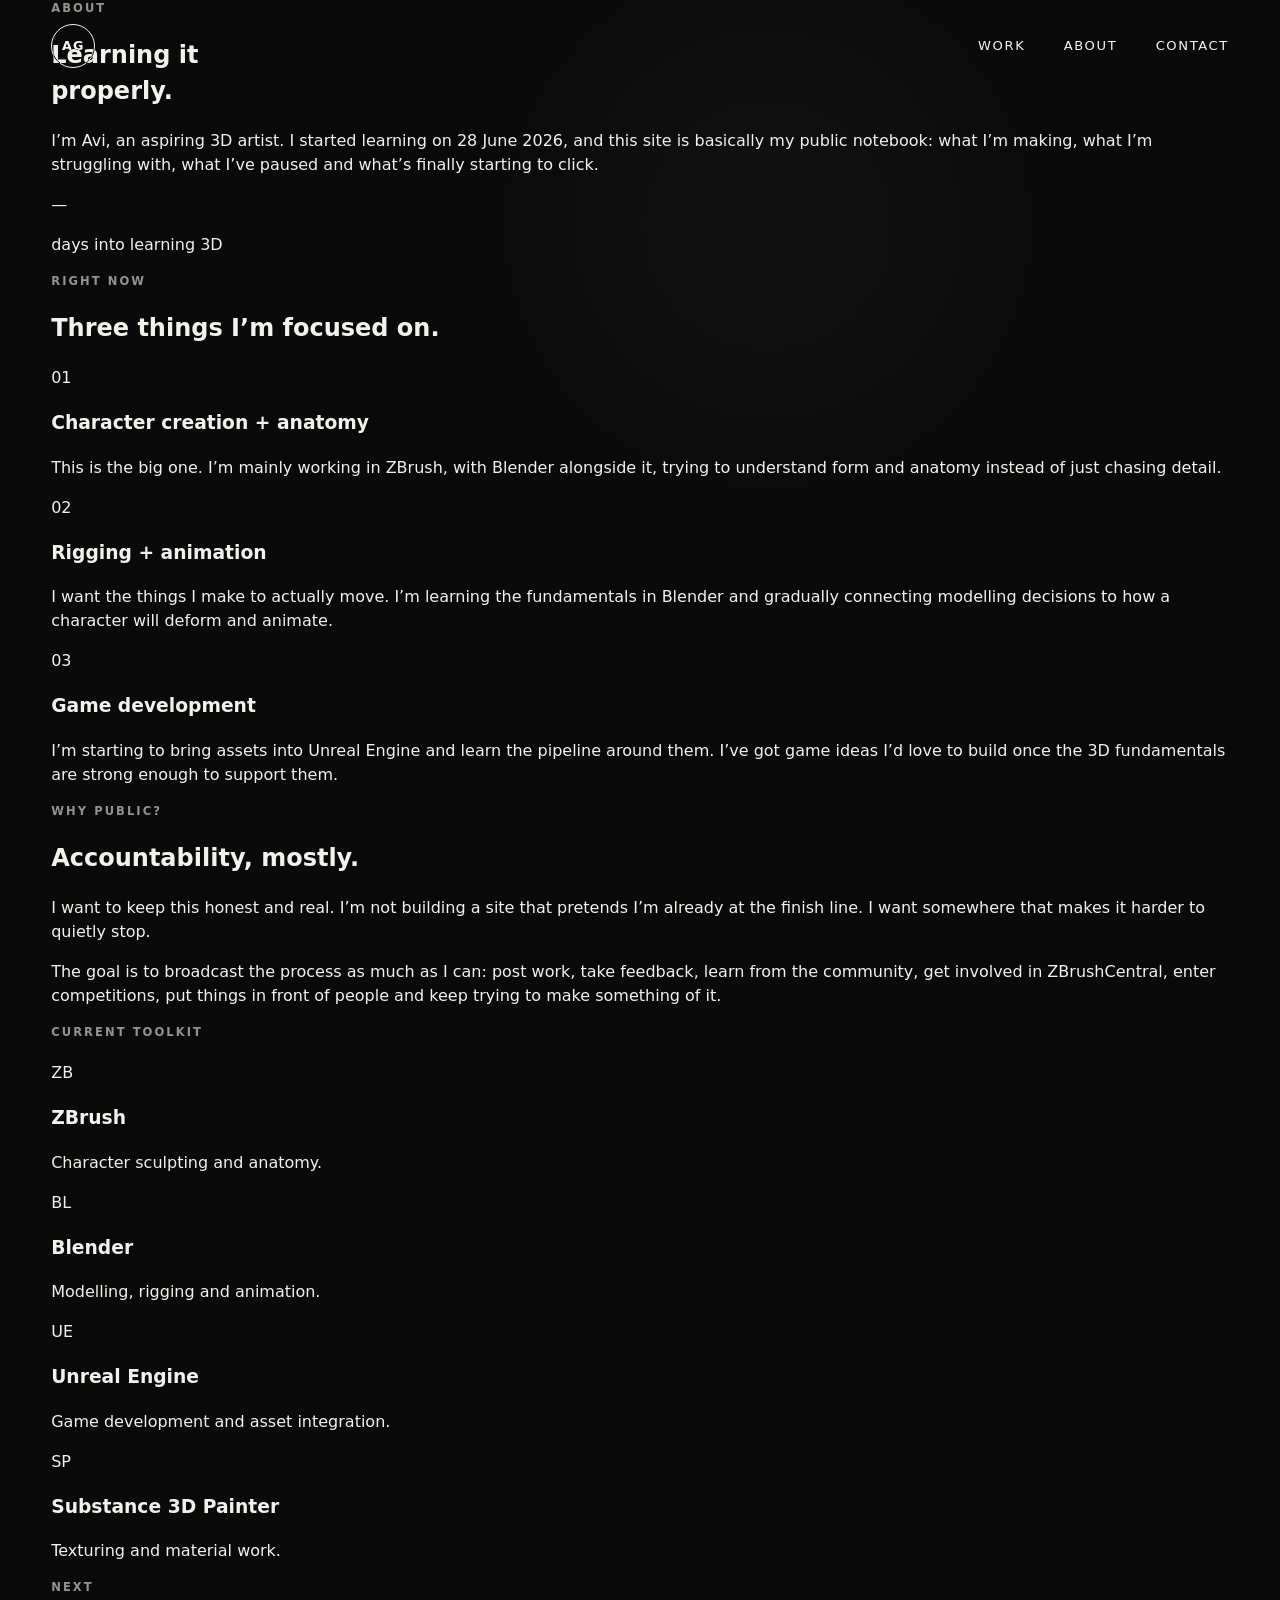
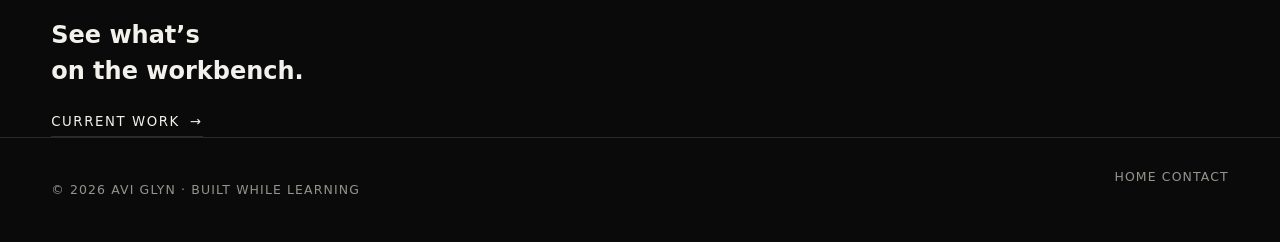
==== about.html @ e1b5edf9 "Add about page" ====
<!DOCTYPE html>
<html lang="en">
<head>
  <meta charset="UTF-8">
  <meta name="viewport" content="width=device-width, initial-scale=1.0">
  <meta name="description" content="About Avi Glyn — an aspiring 3D artist learning character creation, anatomy, rigging, animation and game development in public.">
  <title>About — Avi Glyn</title>
  <link rel="stylesheet" href="style.css">
</head>
<body>
  <header class="site-header">
    <a class="brand" href="index.html" aria-label="Avi Glyn home">AG</a>
    <nav class="site-nav" aria-label="Main navigation">
      <a href="index.html#work">Work</a>
      <a class="is-current" href="about.html">About</a>
      <a href="contact.html">Contact</a>
    </nav>
  </header>

  <main class="page-main">
    <section class="page-hero section-shell reveal">
      <p class="eyebrow">About</p>
      <h1>Learning it<br>properly.</h1>
      <div class="page-intro-grid">
        <p class="page-lead">I’m Avi, an aspiring 3D artist. I started learning on 28 June 2026, and this site is basically my public notebook: what I’m making, what I’m struggling with, what I’ve paused and what’s finally starting to click.</p>
        <div class="day-card">
          <span data-learning-days>—</span>
          <p>days into learning 3D</p>
        </div>
      </div>
    </section>

    <section class="section-shell content-section reveal">
      <div class="content-label">
        <p class="eyebrow">Right now</p>
      </div>
      <div class="content-body">
        <h2>Three things I’m focused on.</h2>
        <div class="focus-list">
          <article>
            <span>01</span>
            <div>
              <h3>Character creation + anatomy</h3>
              <p>This is the big one. I’m mainly working in ZBrush, with Blender alongside it, trying to understand form and anatomy instead of just chasing detail.</p>
            </div>
          </article>
          <article>
            <span>02</span>
            <div>
              <h3>Rigging + animation</h3>
              <p>I want the things I make to actually move. I’m learning the fundamentals in Blender and gradually connecting modelling decisions to how a character will deform and animate.</p>
            </div>
          </article>
          <article>
            <span>03</span>
            <div>
              <h3>Game development</h3>
              <p>I’m starting to bring assets into Unreal Engine and learn the pipeline around them. I’ve got game ideas I’d love to build once the 3D fundamentals are strong enough to support them.</p>
            </div>
          </article>
        </div>
      </div>
    </section>

    <section class="section-shell content-section reveal">
      <div class="content-label">
        <p class="eyebrow">Why public?</p>
      </div>
      <div class="content-body prose-large">
        <h2>Accountability, mostly.</h2>
        <p>I want to keep this honest and real. I’m not building a site that pretends I’m already at the finish line. I want somewhere that makes it harder to quietly stop.</p>
        <p>The goal is to broadcast the process as much as I can: post work, take feedback, learn from the community, get involved in ZBrushCentral, enter competitions, put things in front of people and keep trying to make something of it.</p>
      </div>
    </section>

    <section class="section-shell content-section reveal">
      <div class="content-label">
        <p class="eyebrow">Current toolkit</p>
      </div>
      <div class="content-body">
        <div class="software-grid">
          <article><span>ZB</span><h3>ZBrush</h3><p>Character sculpting and anatomy.</p></article>
          <article><span>BL</span><h3>Blender</h3><p>Modelling, rigging and animation.</p></article>
          <article><span>UE</span><h3>Unreal Engine</h3><p>Game development and asset integration.</p></article>
          <article><span>SP</span><h3>Substance 3D Painter</h3><p>Texturing and material work.</p></article>
        </div>
      </div>
    </section>

    <section class="section-shell page-cta reveal">
      <p class="eyebrow">Next</p>
      <h2>See what’s<br>on the workbench.</h2>
      <a class="text-link" href="index.html#work">Current work <span aria-hidden="true">→</span></a>
    </section>
  </main>

  <footer class="site-footer section-shell">
    <p>© <span id="year"></span> Avi Glyn · Built while learning</p>
    <div class="footer-links">
      <a href="index.html">Home</a>
      <a href="contact.html">Contact</a>
    </div>
  </footer>

  <script src="main.js"></script>
</body>
</html>
---- style.css ----
:root {
  --bg: #0a0a0a;
  --panel: #111111;
  --text: #f3f1ec;
  --muted: #96938d;
  --line: rgba(255,255,255,.13);
  --max-width: 1500px;
  --pad: clamp(22px, 4vw, 64px);
}

* {
  box-sizing: border-box;
}

html {
  scroll-behavior: smooth;
}

body {
  margin: 0;
  background: var(--bg);
  color: var(--text);
  font-family: Inter, ui-sans-serif, system-ui, -apple-system, BlinkMacSystemFont, "Segoe UI", sans-serif;
  line-height: 1.5;
  overflow-x: hidden;
}

body::before {
  content: "";
  position: fixed;
  inset: 0;
  pointer-events: none;
  z-index: 20;
  background: radial-gradient(circle at 60% 25%, rgba(255,255,255,.035), transparent 32%);
}

::selection {
  background: var(--text);
  color: var(--bg);
}

a {
  color: inherit;
  text-decoration: none;
}

.section-shell {
  width: min(100%, var(--max-width));
  margin: 0 auto;
  padding-left: var(--pad);
  padding-right: var(--pad);
}

.site-header {
  position: fixed;
  top: 0;
  left: 0;
  right: 0;
  z-index: 10;
  display: flex;
  align-items: center;
  justify-content: space-between;
  padding: 24px var(--pad);
  mix-blend-mode: difference;
  color: white;
}

.brand {
  display: grid;
  place-items: center;
  width: 44px;
  height: 44px;
  border: 1px solid currentColor;
  border-radius: 50%;
  font-size: .8rem;
  font-weight: 700;
  letter-spacing: .08em;
}

.site-nav {
  display: flex;
  gap: clamp(18px, 3vw, 42px);
  font-size: .82rem;
  text-transform: uppercase;
  letter-spacing: .12em;
}

.site-nav a,
.text-link,
.site-footer a {
  transition: opacity .2s ease;
}

.site-nav a:hover,
.text-link:hover,
.site-footer a:hover {
  opacity: .55;
}

.hero {
  min-height: 100svh;
  display: grid;
  grid-template-columns: minmax(0, .9fr) minmax(360px, 1.1fr);
  gap: 5vw;
  align-items: center;
  padding-top: 110px;
  padding-bottom: 70px;
}

.eyebrow {
  margin: 0 0 20px;
  color: var(--muted);
  font-size: .72rem;
  font-weight: 600;
  text-transform: uppercase;
  letter-spacing: .18em;
}

.hero h1 {
  margin: 0;
  font-size: clamp(5.5rem, 12vw, 13rem);
  line-height: .72;
  letter-spacing: -.085em;
  font-weight: 700;
}

.hero-intro {
  max-width: 610px;
  margin: clamp(42px, 6vw, 80px) 0 24px;
  color: #c4c1ba;
  font-size: clamp(1rem, 1.35vw, 1.35rem);
}

.text-link {
  display: inline-flex;
  align-items: center;
  gap: 10px;
  padding-bottom: 5px;
  border-bottom: 1px solid var(--line);
  font-size: .83rem;
  text-transform: uppercase;
  letter-spacing: .12em;
}

.hero-stage {
  position: relative;
  aspect-ratio: 1 / 1;
  display: grid;
  place-items: center;
  min-height: 420px;
}

.stage-core {
  position: relative;
  z-index: 2;
  width: clamp(180px, 23vw, 350px);
  aspect-ratio: 1;
  display: grid;
  place-items: center;
  border-radius: 47% 53% 55% 45% / 42% 48% 52% 58%;
  background:
    radial-gradient(circle at 35% 30%, rgba(255,255,255,.28), transparent 16%),
    linear-gradient(145deg, #403f3b, #151515 62%);
  box-shadow: inset -30px -35px 70px rgba(0,0,0,.7), 0 30px 100px rgba(0,0,0,.4);
  animation: float 6s ease-in-out infinite;
  transition: transform .15s linear;
}

.stage-core::after {
  content: "";
  position: absolute;
  inset: 6%;
  border: 1px solid rgba(255,255,255,.13);
  border-radius: inherit;
}

.stage-core span {
  font-size: clamp(3rem, 8vw, 7rem);
  font-weight: 700;
  letter-spacing: -.08em;
  color: rgba(255,255,255,.13);
}

.stage-orbit {
  position: absolute;
  border: 1px solid var(--line);
  border-radius: 50%;
}

.orbit-one {
  width: 76%;
  aspect-ratio: 1;
  transform: rotate(20deg) scaleY(.52);
}

.orbit-two {
  width: 92%;
  aspect-ratio: 1;
  transform: rotate(-42deg) scaleY(.35);
  opacity: .55;
}

.stage-note {
  position: absolute;
  right: 4%;
  bottom: 8%;
  margin: 0;
  color: var(--muted);
  font-size: .7rem;
  text-transform: uppercase;
  letter-spacing: .14em;
}

.work,
.about,
.contact {
  padding-top: clamp(110px, 15vw, 220px);
  padding-bottom: clamp(110px, 15vw, 220px);
}

.section-heading {
  display: flex;
  justify-content: space-between;
  align-items: end;
  margin-bottom: clamp(50px, 7vw, 100px);
  border-top: 1px solid var(--line);
  padding-top: 24px;
}

.section-heading h2,
.contact h2 {
  margin: 0;
  max-width: 1000px;
  font-size: clamp(3.4rem, 8vw, 8.8rem);
  line-height: .9;
  letter-spacing: -.065em;
  font-weight: 600;
}

.project-grid {
  display: grid;
  grid-template-columns: repeat(2, minmax(0, 1fr));
  gap: clamp(40px, 7vw, 100px) clamp(20px, 3vw, 48px);
}

.project-card:nth-child(even) {
  margin-top: clamp(40px, 8vw, 130px);
}

.project-image {
  aspect-ratio: 4 / 5;
  overflow: hidden;
  background: var(--panel);
}

.project-placeholder {
  position: relative;
  display: grid;
  place-items: center;
  background:
    linear-gradient(135deg, rgba(255,255,255,.05), transparent 45%),
    #141414;
}

.project-placeholder::before,
.project-placeholder::after {
  content: "";
  position: absolute;
  border: 1px solid rgba(255,255,255,.08);
}

.project-placeholder::before {
  width: 45%;
  aspect-ratio: 1;
  border-radius: 50%;
}

.project-placeholder::after {
  width: 70%;
  height: 34%;
  transform: rotate(-22deg);
}

.project-placeholder span {
  color: rgba(255,255,255,.1);
  font-size: clamp(4rem, 9vw, 9rem);
  font-weight: 700;
  letter-spacing: -.08em;
}

.project-meta {
  display: flex;
  justify-content: space-between;
  gap: 20px;
  padding-top: 18px;
  border-top: 1px solid var(--line);
  margin-top: 16px;
}

.project-meta h3 {
  margin: 0 0 3px;
  font-size: clamp(1.15rem, 1.6vw, 1.6rem);
  font-weight: 500;
}

.project-meta p {
  margin: 0;
  color: var(--muted);
  font-size: .85rem;
}

.project-arrow {
  font-size: 1.5rem;
  transition: transform .25s ease;
}

.project-card:hover .project-arrow {
  transform: translate(4px, -4px);
}

.about {
  border-top: 1px solid var(--line);
}

.about .section-heading {
  border-top: 0;
  padding-top: 0;
}

.about-grid {
  display: grid;
  grid-template-columns: 1.3fr .7fr;
  gap: 8vw;
  align-items: start;
}

.about-lead {
  margin: 0;
  max-width: 900px;
  font-size: clamp(1.55rem, 3vw, 3rem);
  line-height: 1.2;
  letter-spacing: -.03em;
}

.tool-list {
  display: flex;
  flex-direction: column;
  border-top: 1px solid var(--line);
}

.tool-list span {
  padding: 14px 0;
  border-bottom: 1px solid var(--line);
  color: #b8b5af;
  font-size: .9rem;
}

.contact {
  min-height: 80vh;
  display: flex;
  flex-direction: column;
  justify-content: center;
}

.contact-note {
  margin: 35px 0 0;
  color: var(--muted);
}

.site-footer {
  display: flex;
  justify-content: space-between;
  padding-top: 30px;
  padding-bottom: 30px;
  border-top: 1px solid var(--line);
  color: var(--muted);
  font-size: .78rem;
  text-transform: uppercase;
  letter-spacing: .09em;
}

.reveal {
  opacity: 0;
  transform: translateY(26px);
  transition: opacity .8s ease, transform .8s cubic-bezier(.2,.7,.2,1);
}

.reveal.visible {
  opacity: 1;
  transform: translateY(0);
}

@keyframes float {
  0%, 100% { transform: translateY(0) rotate(-3deg); }
  50% { transform: translateY(-16px) rotate(3deg); }
}

@media (max-width: 850px) {
  .site-header {
    padding-top: 18px;
  }

  .site-nav {
    gap: 16px;
    font-size: .7rem;
  }

  .hero {
    grid-template-columns: 1fr;
    gap: 25px;
    padding-top: 130px;
  }

  .hero-copy {
    position: relative;
    z-index: 2;
  }

  .hero-stage {
    min-height: 330px;
    margin-top: -10px;
  }

  .stage-note {
    right: 0;
  }

  .project-grid {
    grid-template-columns: 1fr;
  }

  .project-card:nth-child(even) {
    margin-top: 0;
  }

  .project-image {
    aspect-ratio: 5 / 6;
  }

  .about-grid {
    grid-template-columns: 1fr;
    gap: 60px;
  }
}

@media (prefers-reduced-motion: reduce) {
  html { scroll-behavior: auto; }
  *, *::before, *::after {
    animation-duration: .01ms !important;
    animation-iteration-count: 1 !important;
    transition-duration: .01ms !important;
  }
}
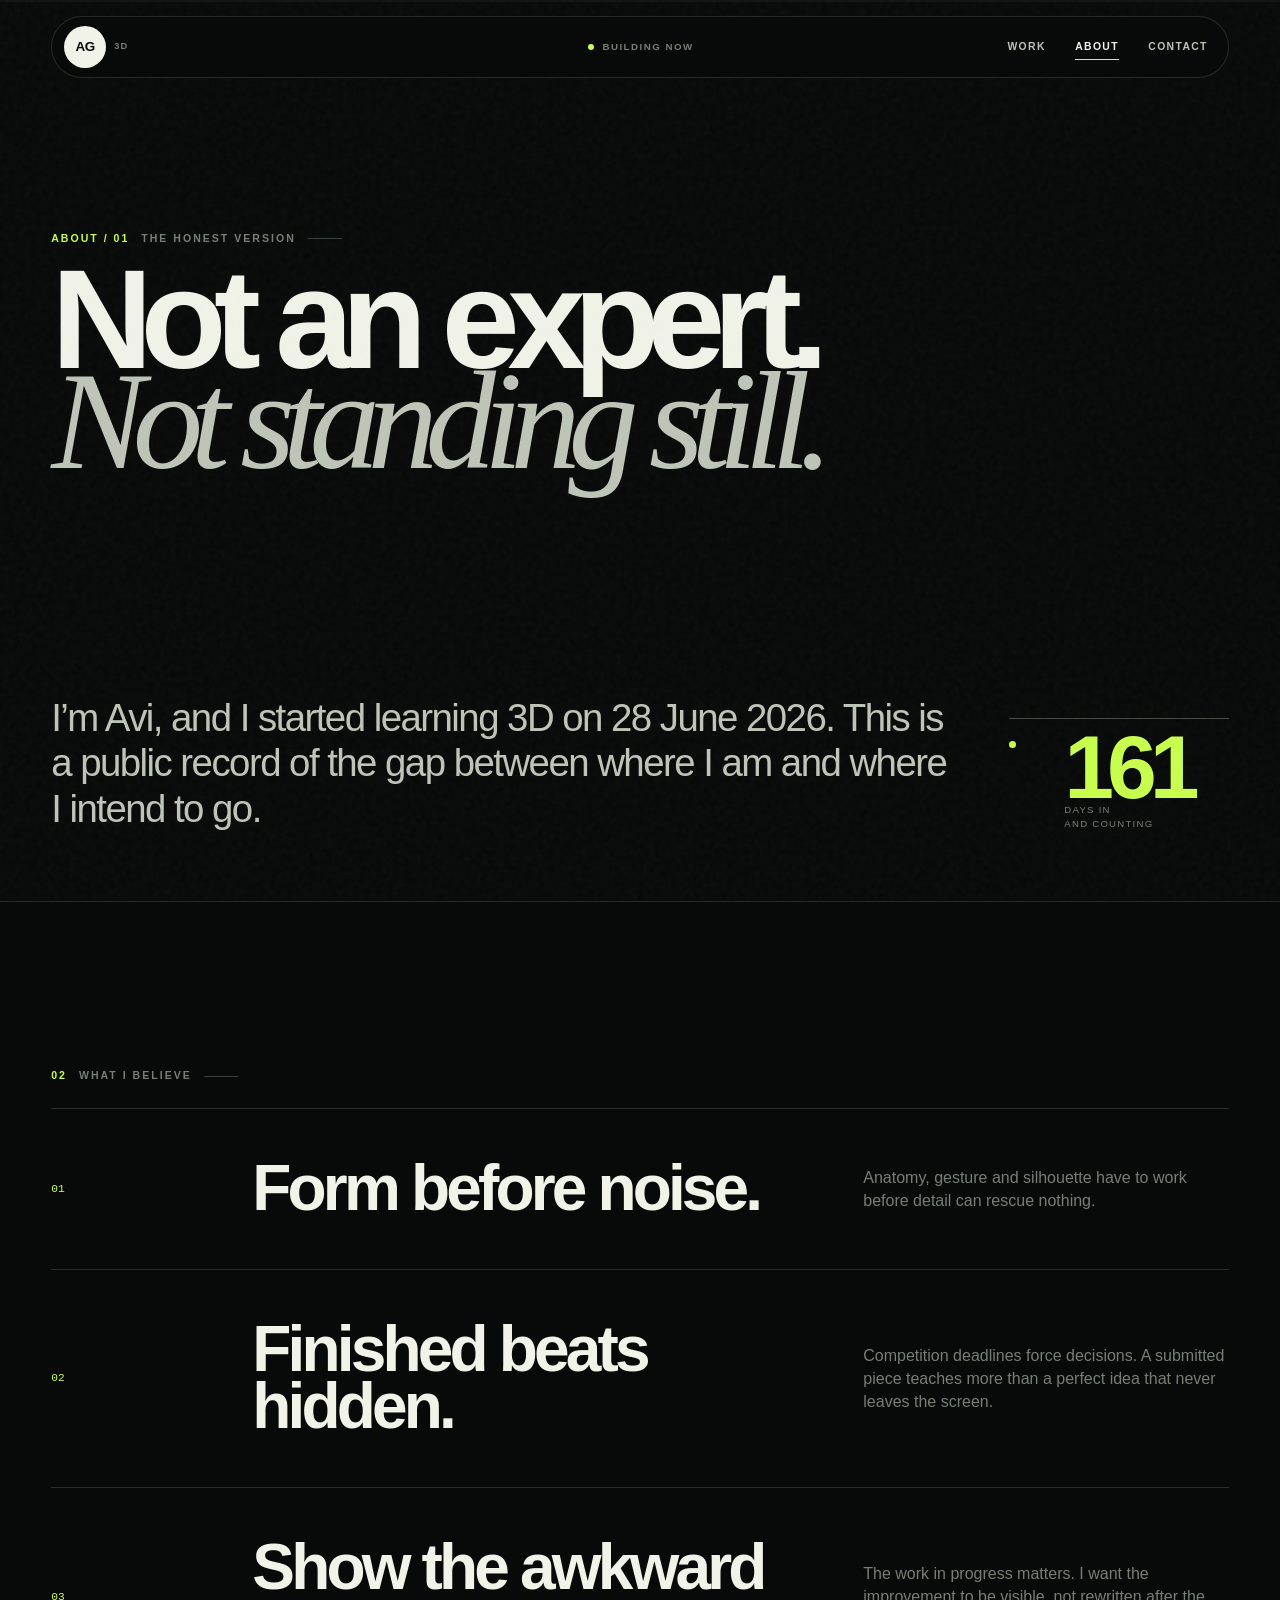
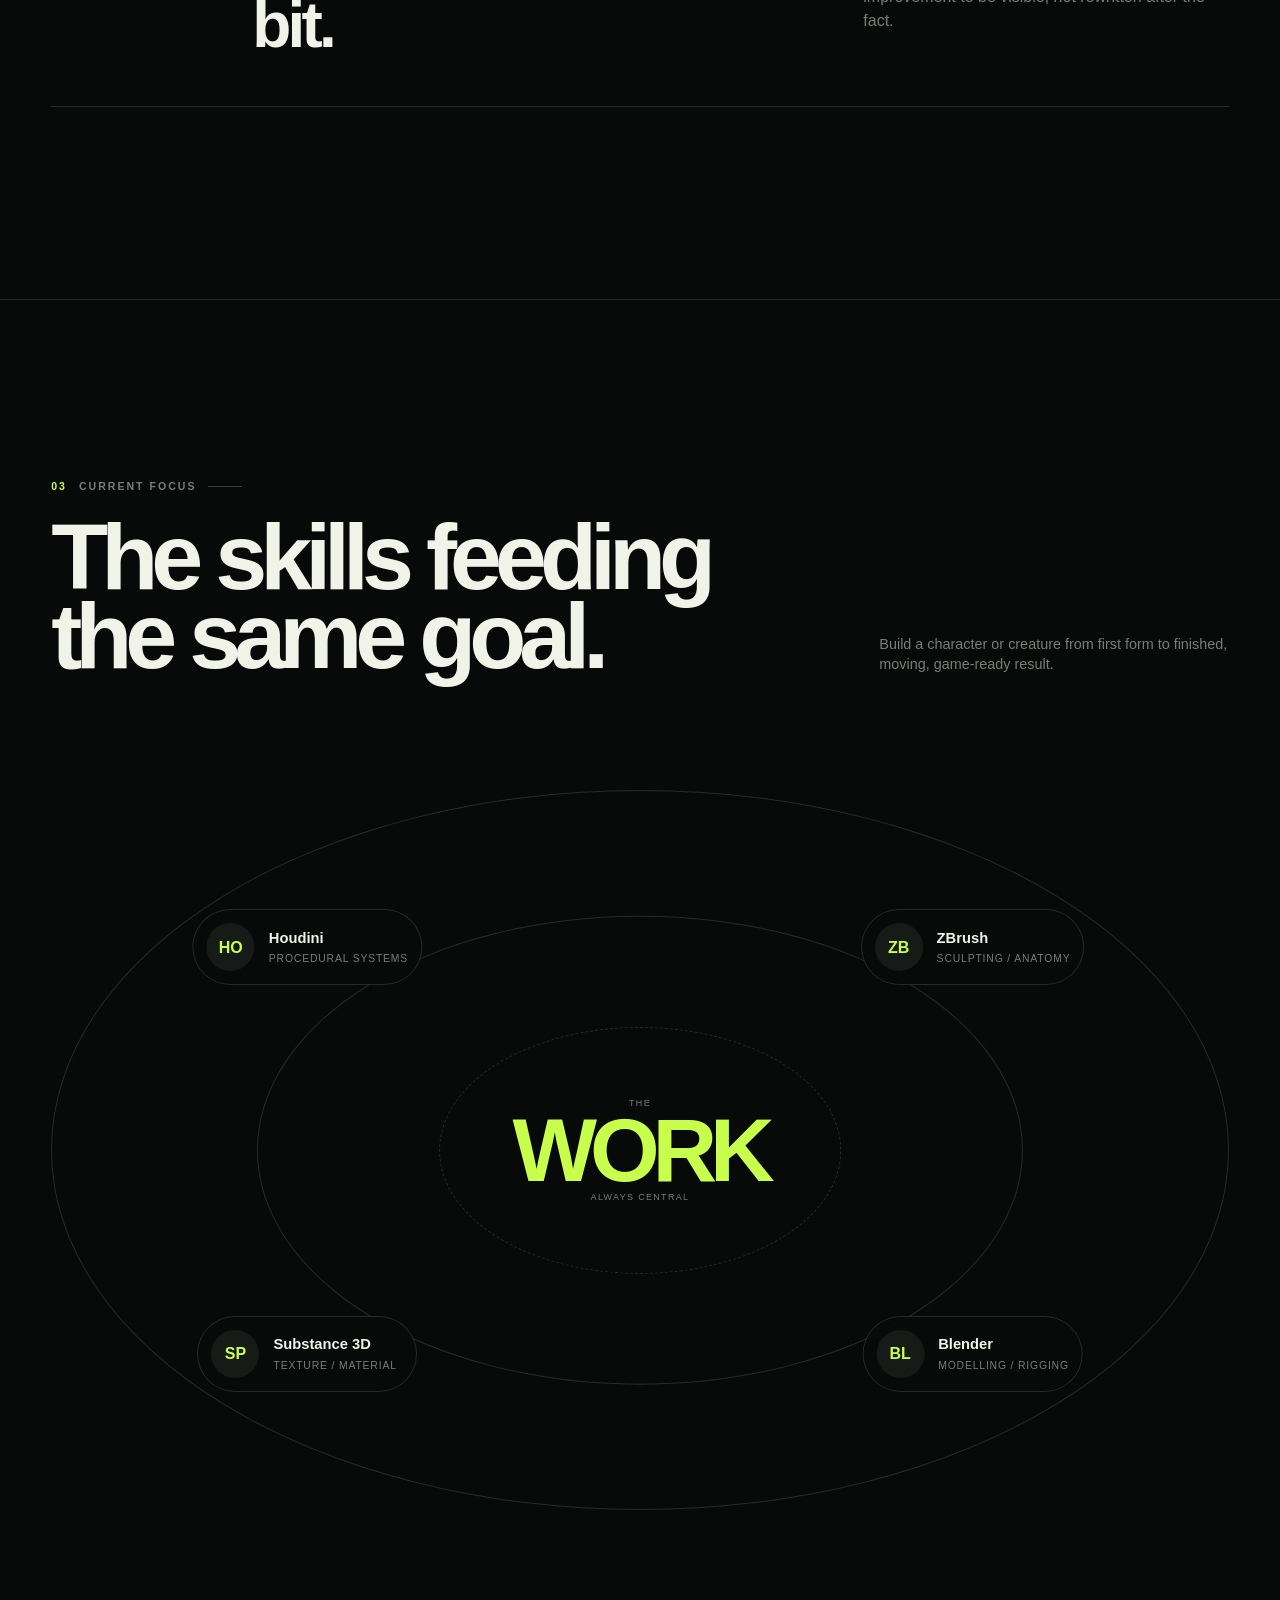
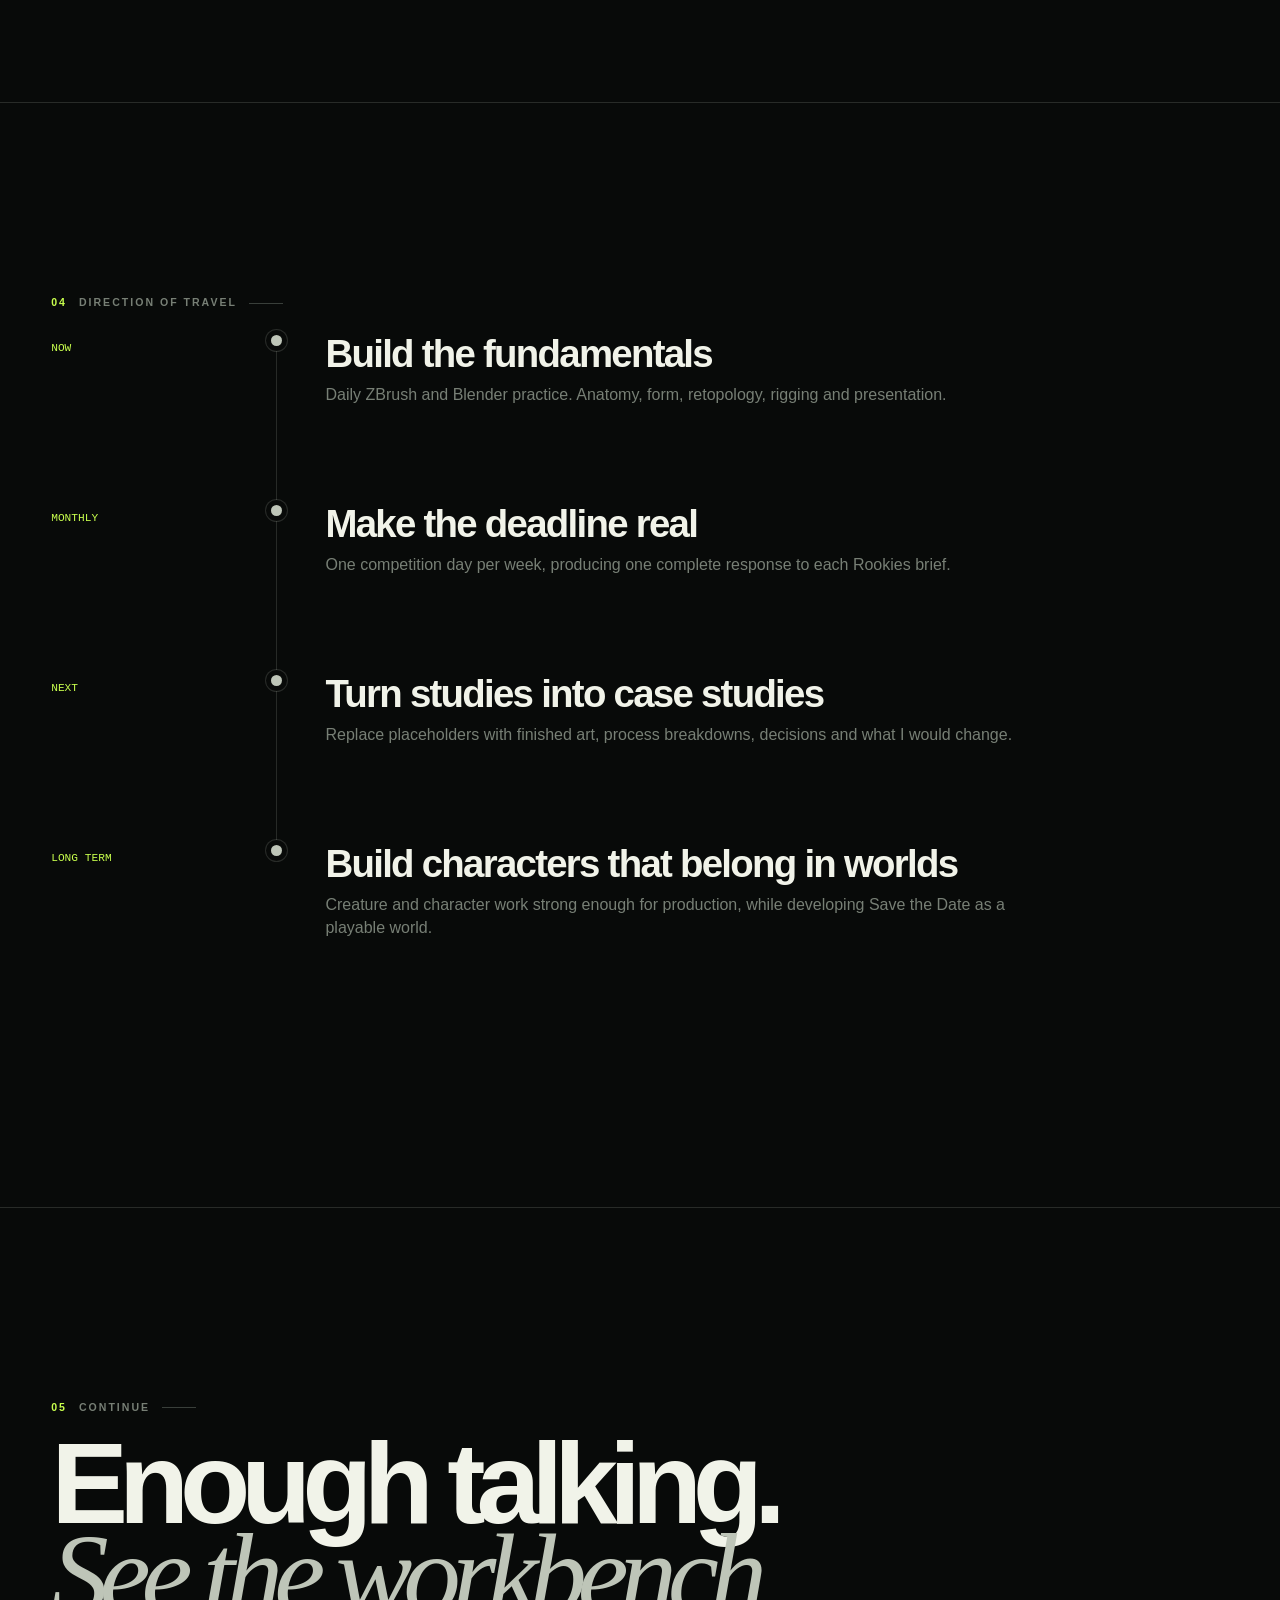
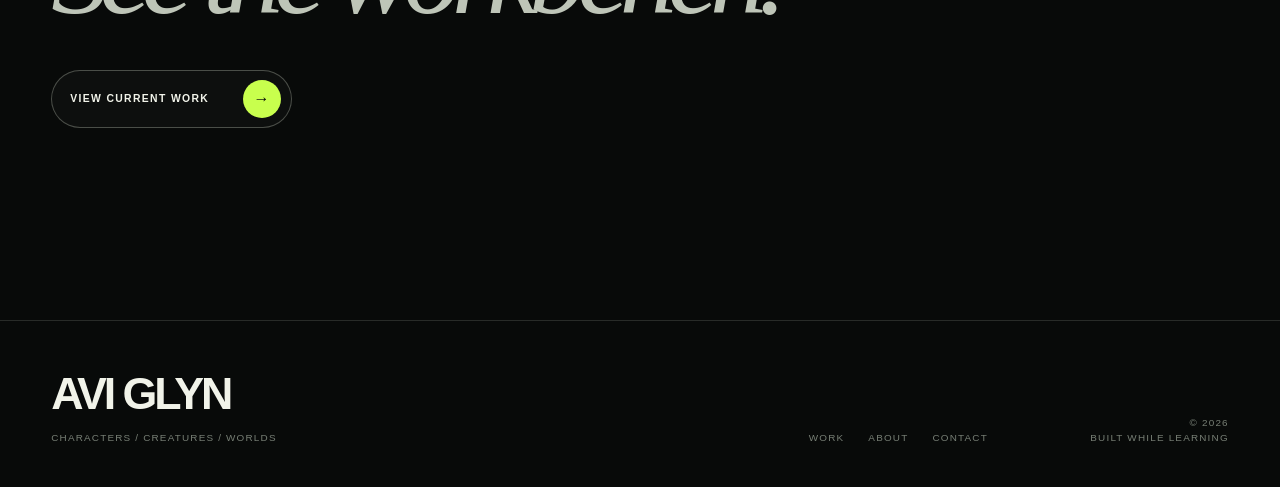
==== commit 7b4a5def: "Bring portfolio to life with interactive motion" ====
--- a/about.html
+++ b/about.html
@@ -3,105 +3,62 @@
 <head>
   <meta charset="UTF-8">
   <meta name="viewport" content="width=device-width, initial-scale=1.0">
-  <meta name="description" content="About Avi Glyn — an aspiring 3D artist learning character creation, anatomy, rigging, animation and game development in public.">
+  <meta name="theme-color" content="#080a09">
+  <meta name="description" content="About Avi Glyn—learning character creation, creature art, animation and game development in public.">
   <title>About — Avi Glyn</title>
   <link rel="stylesheet" href="style.css">
 </head>
-<body>
-  <header class="site-header">
-    <a class="brand" href="index.html" aria-label="Avi Glyn home">AG</a>
-    <nav class="site-nav" aria-label="Main navigation">
-      <a href="index.html#work">Work</a>
-      <a class="is-current" href="about.html">About</a>
-      <a href="contact.html">Contact</a>
-    </nav>
+<body data-page="about">
+  <a class="skip-link" href="#main">Skip to content</a>
+  <div class="scroll-progress" aria-hidden="true"><span data-scroll-progress></span></div>
+  <div class="cursor-aura" data-cursor-aura aria-hidden="true"></div>
+  <header class="site-header" data-header>
+    <a class="brand" href="index.html" aria-label="Avi Glyn home"><span>AG</span><small>3D</small></a>
+    <div class="header-status"><i></i><span>Building now</span></div>
+    <nav class="site-nav" aria-label="Main navigation"><a href="index.html#work">Work</a><a class="is-current" href="about.html">About</a><a href="contact.html">Contact</a></nav>
   </header>
 
-  <main class="page-main">
-    <section class="page-hero section-shell reveal">
-      <p class="eyebrow">About</p>
-      <h1>Learning it<br>properly.</h1>
-      <div class="page-intro-grid">
-        <p class="page-lead">I’m Avi, an aspiring 3D artist. I started learning on 28 June 2026, and this site is basically my public notebook: what I’m making, what I’m struggling with, what I’ve paused and what’s finally starting to click.</p>
-        <div class="day-card">
-          <span data-learning-days>—</span>
-          <p>days into learning 3D</p>
-        </div>
+  <main id="main" class="page-main">
+    <section class="page-hero section-shell">
+      <div class="page-title reveal"><p class="eyebrow"><span>About / 01</span> The honest version</p><h1>Not an expert.<br><em>Not standing still.</em></h1></div>
+      <div class="page-hero-bottom reveal">
+        <p>I’m Avi, and I started learning 3D on 28 June 2026. This is a public record of the gap between where I am and where I intend to go.</p>
+        <div class="mini-live"><i></i><strong data-counter="days">000</strong><span>days in<br>and counting</span></div>
       </div>
     </section>
 
-    <section class="section-shell content-section reveal">
-      <div class="content-label">
-        <p class="eyebrow">Right now</p>
-      </div>
-      <div class="content-body">
-        <h2>Three things I’m focused on.</h2>
-        <div class="focus-list">
-          <article>
-            <span>01</span>
-            <div>
-              <h3>Character creation + anatomy</h3>
-              <p>This is the big one. I’m mainly working in ZBrush, with Blender alongside it, trying to understand form and anatomy instead of just chasing detail.</p>
-            </div>
-          </article>
-          <article>
-            <span>02</span>
-            <div>
-              <h3>Rigging + animation</h3>
-              <p>I want the things I make to actually move. I’m learning the fundamentals in Blender and gradually connecting modelling decisions to how a character will deform and animate.</p>
-            </div>
-          </article>
-          <article>
-            <span>03</span>
-            <div>
-              <h3>Game development</h3>
-              <p>I’m starting to bring assets into Unreal Engine and learn the pipeline around them. I’ve got game ideas I’d love to build once the 3D fundamentals are strong enough to support them.</p>
-            </div>
-          </article>
-        </div>
+    <section class="beliefs section-shell reveal">
+      <p class="eyebrow"><span>02</span> What I believe</p>
+      <div class="belief-stack">
+        <article><span>01</span><h2>Form before noise.</h2><p>Anatomy, gesture and silhouette have to work before detail can rescue nothing.</p></article>
+        <article><span>02</span><h2>Finished beats hidden.</h2><p>Competition deadlines force decisions. A submitted piece teaches more than a perfect idea that never leaves the screen.</p></article>
+        <article><span>03</span><h2>Show the awkward bit.</h2><p>The work in progress matters. I want the improvement to be visible, not rewritten after the fact.</p></article>
       </div>
     </section>
 
-    <section class="section-shell content-section reveal">
-      <div class="content-label">
-        <p class="eyebrow">Why public?</p>
-      </div>
-      <div class="content-body prose-large">
-        <h2>Accountability, mostly.</h2>
-        <p>I want to keep this honest and real. I’m not building a site that pretends I’m already at the finish line. I want somewhere that makes it harder to quietly stop.</p>
-        <p>The goal is to broadcast the process as much as I can: post work, take feedback, learn from the community, get involved in ZBrushCentral, enter competitions, put things in front of people and keep trying to make something of it.</p>
+    <section class="focus-section section-shell">
+      <div class="section-heading reveal"><div><p class="eyebrow"><span>03</span> Current focus</p><h2>The skills feeding<br>the same goal.</h2></div><p>Build a character or creature from first form to finished, moving, game-ready result.</p></div>
+      <div class="focus-orbit reveal" data-focus-orbit>
+        <div class="focus-core"><span>THE</span><strong>WORK</strong><small>always central</small></div>
+        <article style="--i:0"><b>ZB</b><div><h3>ZBrush</h3><p>Sculpting / anatomy</p></div></article>
+        <article style="--i:1"><b>BL</b><div><h3>Blender</h3><p>Modelling / rigging</p></div></article>
+        <article style="--i:2"><b>SP</b><div><h3>Substance 3D</h3><p>Texture / material</p></div></article>
+        <article style="--i:3"><b>HO</b><div><h3>Houdini</h3><p>Procedural systems</p></div></article>
       </div>
     </section>
 
-    <section class="section-shell content-section reveal">
-      <div class="content-label">
-        <p class="eyebrow">Current toolkit</p>
-      </div>
-      <div class="content-body">
-        <div class="software-grid">
-          <article><span>ZB</span><h3>ZBrush</h3><p>Character sculpting and anatomy.</p></article>
-          <article><span>BL</span><h3>Blender</h3><p>Modelling, rigging and animation.</p></article>
-          <article><span>UE</span><h3>Unreal Engine</h3><p>Game development and asset integration.</p></article>
-          <article><span>SP</span><h3>Substance 3D Painter</h3><p>Texturing and material work.</p></article>
-        </div>
-      </div>
+    <section class="timeline section-shell reveal">
+      <p class="eyebrow"><span>04</span> Direction of travel</p>
+      <div class="timeline-row"><time>Now</time><i></i><div><h3>Build the fundamentals</h3><p>Daily ZBrush and Blender practice. Anatomy, form, retopology, rigging and presentation.</p></div></div>
+      <div class="timeline-row"><time>Monthly</time><i></i><div><h3>Make the deadline real</h3><p>One competition day per week, producing one complete response to each Rookies brief.</p></div></div>
+      <div class="timeline-row"><time>Next</time><i></i><div><h3>Turn studies into case studies</h3><p>Replace placeholders with finished art, process breakdowns, decisions and what I would change.</p></div></div>
+      <div class="timeline-row"><time>Long term</time><i></i><div><h3>Build characters that belong in worlds</h3><p>Creature and character work strong enough for production, while developing Save the Date as a playable world.</p></div></div>
     </section>
 
-    <section class="section-shell page-cta reveal">
-      <p class="eyebrow">Next</p>
-      <h2>See what’s<br>on the workbench.</h2>
-      <a class="text-link" href="index.html#work">Current work <span aria-hidden="true">→</span></a>
-    </section>
+    <section class="page-cta section-shell reveal"><p class="eyebrow"><span>05</span> Continue</p><h2>Enough talking.<br><em>See the workbench.</em></h2><a class="action-button magnetic" href="index.html#work"><span>View current work</span><b aria-hidden="true">→</b></a></section>
   </main>
 
-  <footer class="site-footer section-shell">
-    <p>© <span id="year"></span> Avi Glyn · Built while learning</p>
-    <div class="footer-links">
-      <a href="index.html">Home</a>
-      <a href="contact.html">Contact</a>
-    </div>
-  </footer>
-
+  <footer class="site-footer section-shell"><div><a class="footer-brand" href="index.html">AVI GLYN</a><p>Characters / Creatures / Worlds</p></div><div class="footer-links"><a href="index.html#work">Work</a><a href="about.html">About</a><a href="contact.html">Contact</a></div><p class="footer-meta">© <span id="year"></span><br>Built while learning</p></footer>
   <script src="main.js"></script>
 </body>
 </html>
--- a/style.css
+++ b/style.css
@@ -1,453 +1,433 @@
 :root {
-  --bg: #0a0a0a;
-  --panel: #111111;
-  --text: #f3f1ec;
-  --muted: #96938d;
-  --line: rgba(255,255,255,.13);
-  --max-width: 1500px;
-  --pad: clamp(22px, 4vw, 64px);
-}
-
-* {
-  box-sizing: border-box;
-}
-
-html {
-  scroll-behavior: smooth;
-}
-
+  --bg: #080a09;
+  --bg-soft: #0d100e;
+  --panel: #111512;
+  --panel-bright: #161b17;
+  --text: #f1f3e9;
+  --soft: #bec5b8;
+  --muted: #777f75;
+  --line: rgba(232, 240, 222, .14);
+  --line-strong: rgba(232, 240, 222, .28);
+  --acid: #c8ff4d;
+  --orange: #ff7448;
+  --cyan: #65e5d1;
+  --max: 1540px;
+  --pad: clamp(20px, 4vw, 68px);
+  --ease: cubic-bezier(.16, 1, .3, 1);
+}
+
+* { box-sizing: border-box; }
+html { scroll-behavior: smooth; }
 body {
   margin: 0;
+  overflow-x: hidden;
   background: var(--bg);
   color: var(--text);
-  font-family: Inter, ui-sans-serif, system-ui, -apple-system, BlinkMacSystemFont, "Segoe UI", sans-serif;
-  line-height: 1.5;
-  overflow-x: hidden;
-}
-
+  font-family: "Helvetica Neue", Helvetica, Arial, sans-serif;
+  line-height: 1.45;
+  cursor: default;
+}
 body::before {
   content: "";
   position: fixed;
+  z-index: 40;
   inset: 0;
   pointer-events: none;
-  z-index: 20;
-  background: radial-gradient(circle at 60% 25%, rgba(255,255,255,.035), transparent 32%);
-}
-
-::selection {
-  background: var(--text);
-  color: var(--bg);
-}
-
-a {
-  color: inherit;
-  text-decoration: none;
-}
-
-.section-shell {
-  width: min(100%, var(--max-width));
-  margin: 0 auto;
-  padding-left: var(--pad);
-  padding-right: var(--pad);
-}
+  opacity: .045;
+  background-image: url("data:image/svg+xml,%3Csvg viewBox='0 0 180 180' xmlns='http://www.w3.org/2000/svg'%3E%3Cfilter id='n'%3E%3CfeTurbulence type='fractalNoise' baseFrequency='.9' numOctaves='4' stitchTiles='stitch'/%3E%3C/filter%3E%3Crect width='100%25' height='100%25' filter='url(%23n)' opacity='.75'/%3E%3C/svg%3E");
+}
+::selection { background: var(--acid); color: #071007; }
+a { color: inherit; text-decoration: none; }
+button, input, textarea { font: inherit; }
+button { color: inherit; }
+canvas { display: block; }
+
+.skip-link {
+  position: fixed;
+  z-index: 100;
+  top: 8px;
+  left: 8px;
+  padding: 10px 14px;
+  background: var(--acid);
+  color: #080a09;
+  transform: translateY(-150%);
+}
+.skip-link:focus { transform: translateY(0); }
+
+.section-shell { width: min(100%, var(--max)); margin-inline: auto; padding-inline: var(--pad); }
+.scroll-progress { position: fixed; z-index: 80; inset: 0 0 auto; height: 2px; background: rgba(255,255,255,.04); }
+.scroll-progress span { display: block; width: 100%; height: 100%; background: linear-gradient(90deg, var(--acid), var(--cyan)); transform: scaleX(0); transform-origin: left; }
+.cursor-aura {
+  position: fixed;
+  z-index: 2;
+  width: 340px;
+  height: 340px;
+  left: 0;
+  top: 0;
+  pointer-events: none;
+  border-radius: 50%;
+  background: radial-gradient(circle, rgba(200,255,77,.075), rgba(101,229,209,.018) 42%, transparent 70%);
+  transform: translate3d(-50%, -50%, 0);
+  opacity: 0;
+  transition: opacity .4s ease;
+}
+body:hover .cursor-aura { opacity: 1; }
 
 .site-header {
   position: fixed;
-  top: 0;
-  left: 0;
-  right: 0;
-  z-index: 10;
-  display: flex;
+  z-index: 50;
+  top: 16px;
+  left: var(--pad);
+  right: var(--pad);
+  max-width: calc(var(--max) - var(--pad) * 2);
+  margin-inline: auto;
+  display: grid;
+  grid-template-columns: 1fr auto 1fr;
+  align-items: center;
+  min-height: 62px;
+  padding: 8px 10px 8px 12px;
+  border: 1px solid var(--line);
+  border-radius: 999px;
+  background: rgba(8,10,9,.62);
+  backdrop-filter: blur(18px) saturate(125%);
+  transition: transform .45s var(--ease), background .3s ease, border-color .3s ease;
+}
+.site-header.is-scrolled { background: rgba(8,10,9,.87); border-color: var(--line-strong); }
+.site-header.is-hidden { transform: translateY(-130%); }
+.brand { display: flex; align-items: center; gap: 8px; width: max-content; font-size: .84rem; font-weight: 800; letter-spacing: -.02em; }
+.brand span { display: grid; place-items: center; width: 42px; height: 42px; border-radius: 50%; background: var(--text); color: var(--bg); transition: transform .5s var(--ease), background .25s ease; }
+.brand small { color: var(--muted); font-size: .58rem; letter-spacing: .13em; }
+.brand:hover span { transform: rotate(-15deg); background: var(--acid); }
+.header-status { display: flex; align-items: center; gap: 8px; color: var(--muted); font-size: .61rem; font-weight: 700; text-transform: uppercase; letter-spacing: .15em; }
+.header-status i, .live-chip i, .response-note i { width: 6px; height: 6px; border-radius: 50%; background: var(--acid); box-shadow: 0 0 0 0 rgba(200,255,77,.5); animation: ping 2s infinite; }
+.site-nav { display: flex; justify-content: flex-end; align-items: center; gap: clamp(13px, 2.3vw, 34px); padding-right: 10px; }
+.site-nav a { position: relative; color: var(--soft); font-size: .65rem; font-weight: 700; text-transform: uppercase; letter-spacing: .13em; }
+.site-nav a::after { content: ""; position: absolute; left: 0; right: 100%; bottom: -5px; height: 1px; background: var(--acid); transition: right .3s var(--ease); }
+.site-nav a:hover::after, .site-nav a.is-current::after { right: 0; }
+.site-nav a.is-current { color: var(--text); }
+
+.eyebrow { display: flex; align-items: center; gap: 12px; margin: 0 0 24px; color: var(--muted); font-size: .66rem; font-weight: 700; text-transform: uppercase; letter-spacing: .19em; }
+.eyebrow > span { color: var(--acid); }
+.eyebrow::after { content: ""; width: 34px; height: 1px; background: currentColor; opacity: .45; }
+em { color: var(--acid); font-family: Georgia, "Times New Roman", serif; font-weight: 400; }
+
+.hero {
+  position: relative;
+  min-height: 100svh;
+  display: grid;
+  grid-template-columns: minmax(0, .96fr) minmax(440px, 1.04fr);
+  gap: clamp(20px, 4vw, 70px);
+  align-items: center;
+  padding-top: 120px;
+  padding-bottom: 54px;
+}
+.hero::before { content: ""; position: absolute; z-index: -1; top: 16%; left: 38%; width: 44vw; height: 44vw; border-radius: 50%; background: radial-gradient(circle, rgba(200,255,77,.06), transparent 63%); filter: blur(30px); }
+.hero-copy { position: relative; z-index: 4; padding-top: 15px; }
+.hero h1, .page-hero h1, .contact-title h1 {
+  margin: 0;
+  font-size: clamp(5.8rem, 10.6vw, 11.5rem);
+  line-height: .71;
+  letter-spacing: -.088em;
+  font-weight: 760;
+}
+.hero h1 em { display: inline-block; margin-left: .08em; font-size: .87em; letter-spacing: -.075em; transform: rotate(-3deg); }
+.hero-intro { max-width: 620px; margin: clamp(42px, 5vw, 72px) 0 30px; color: var(--soft); font-size: clamp(1rem, 1.35vw, 1.3rem); letter-spacing: -.015em; }
+.hero-actions { display: flex; flex-wrap: wrap; align-items: center; gap: 18px 28px; }
+.action-button {
+  --mx: 0px;
+  --my: 0px;
+  display: inline-flex;
   align-items: center;
   justify-content: space-between;
-  padding: 24px var(--pad);
-  mix-blend-mode: difference;
-  color: white;
-}
-
-.brand {
-  display: grid;
-  place-items: center;
-  width: 44px;
-  height: 44px;
-  border: 1px solid currentColor;
-  border-radius: 50%;
-  font-size: .8rem;
+  gap: 34px;
+  min-width: 220px;
+  padding: 9px 10px 9px 18px;
+  border: 1px solid var(--line-strong);
+  border-radius: 999px;
+  background: rgba(255,255,255,.025);
+  font-size: .65rem;
   font-weight: 700;
-  letter-spacing: .08em;
-}
-
-.site-nav {
-  display: flex;
-  gap: clamp(18px, 3vw, 42px);
-  font-size: .82rem;
   text-transform: uppercase;
-  letter-spacing: .12em;
-}
-
-.site-nav a,
-.text-link,
-.site-footer a {
-  transition: opacity .2s ease;
-}
-
-.site-nav a:hover,
-.text-link:hover,
-.site-footer a:hover {
-  opacity: .55;
-}
-
-.hero {
-  min-height: 100svh;
-  display: grid;
-  grid-template-columns: minmax(0, .9fr) minmax(360px, 1.1fr);
-  gap: 5vw;
-  align-items: center;
-  padding-top: 110px;
-  padding-bottom: 70px;
-}
-
-.eyebrow {
-  margin: 0 0 20px;
-  color: var(--muted);
-  font-size: .72rem;
-  font-weight: 600;
-  text-transform: uppercase;
-  letter-spacing: .18em;
-}
-
-.hero h1 {
-  margin: 0;
-  font-size: clamp(5.5rem, 12vw, 13rem);
-  line-height: .72;
-  letter-spacing: -.085em;
-  font-weight: 700;
-}
-
-.hero-intro {
-  max-width: 610px;
-  margin: clamp(42px, 6vw, 80px) 0 24px;
-  color: #c4c1ba;
-  font-size: clamp(1rem, 1.35vw, 1.35rem);
-}
-
-.text-link {
-  display: inline-flex;
-  align-items: center;
-  gap: 10px;
-  padding-bottom: 5px;
-  border-bottom: 1px solid var(--line);
-  font-size: .83rem;
-  text-transform: uppercase;
-  letter-spacing: .12em;
-}
-
-.hero-stage {
-  position: relative;
-  aspect-ratio: 1 / 1;
-  display: grid;
-  place-items: center;
-  min-height: 420px;
-}
-
-.stage-core {
-  position: relative;
-  z-index: 2;
-  width: clamp(180px, 23vw, 350px);
-  aspect-ratio: 1;
-  display: grid;
-  place-items: center;
-  border-radius: 47% 53% 55% 45% / 42% 48% 52% 58%;
-  background:
-    radial-gradient(circle at 35% 30%, rgba(255,255,255,.28), transparent 16%),
-    linear-gradient(145deg, #403f3b, #151515 62%);
-  box-shadow: inset -30px -35px 70px rgba(0,0,0,.7), 0 30px 100px rgba(0,0,0,.4);
-  animation: float 6s ease-in-out infinite;
-  transition: transform .15s linear;
-}
-
-.stage-core::after {
-  content: "";
-  position: absolute;
-  inset: 6%;
-  border: 1px solid rgba(255,255,255,.13);
-  border-radius: inherit;
-}
-
-.stage-core span {
-  font-size: clamp(3rem, 8vw, 7rem);
-  font-weight: 700;
-  letter-spacing: -.08em;
-  color: rgba(255,255,255,.13);
-}
-
-.stage-orbit {
-  position: absolute;
-  border: 1px solid var(--line);
-  border-radius: 50%;
-}
-
-.orbit-one {
-  width: 76%;
-  aspect-ratio: 1;
-  transform: rotate(20deg) scaleY(.52);
-}
-
-.orbit-two {
-  width: 92%;
-  aspect-ratio: 1;
-  transform: rotate(-42deg) scaleY(.35);
-  opacity: .55;
-}
-
-.stage-note {
-  position: absolute;
-  right: 4%;
-  bottom: 8%;
-  margin: 0;
-  color: var(--muted);
-  font-size: .7rem;
-  text-transform: uppercase;
-  letter-spacing: .14em;
-}
-
-.work,
-.about,
-.contact {
-  padding-top: clamp(110px, 15vw, 220px);
-  padding-bottom: clamp(110px, 15vw, 220px);
-}
-
-.section-heading {
-  display: flex;
-  justify-content: space-between;
-  align-items: end;
-  margin-bottom: clamp(50px, 7vw, 100px);
-  border-top: 1px solid var(--line);
-  padding-top: 24px;
-}
-
-.section-heading h2,
-.contact h2 {
-  margin: 0;
-  max-width: 1000px;
-  font-size: clamp(3.4rem, 8vw, 8.8rem);
-  line-height: .9;
-  letter-spacing: -.065em;
-  font-weight: 600;
-}
-
-.project-grid {
-  display: grid;
-  grid-template-columns: repeat(2, minmax(0, 1fr));
-  gap: clamp(40px, 7vw, 100px) clamp(20px, 3vw, 48px);
-}
-
-.project-card:nth-child(even) {
-  margin-top: clamp(40px, 8vw, 130px);
-}
-
-.project-image {
-  aspect-ratio: 4 / 5;
-  overflow: hidden;
-  background: var(--panel);
-}
-
-.project-placeholder {
-  position: relative;
-  display: grid;
-  place-items: center;
-  background:
-    linear-gradient(135deg, rgba(255,255,255,.05), transparent 45%),
-    #141414;
-}
-
-.project-placeholder::before,
-.project-placeholder::after {
-  content: "";
-  position: absolute;
-  border: 1px solid rgba(255,255,255,.08);
-}
-
-.project-placeholder::before {
-  width: 45%;
-  aspect-ratio: 1;
-  border-radius: 50%;
-}
-
-.project-placeholder::after {
-  width: 70%;
-  height: 34%;
-  transform: rotate(-22deg);
-}
-
-.project-placeholder span {
-  color: rgba(255,255,255,.1);
-  font-size: clamp(4rem, 9vw, 9rem);
-  font-weight: 700;
-  letter-spacing: -.08em;
-}
-
-.project-meta {
-  display: flex;
-  justify-content: space-between;
-  gap: 20px;
-  padding-top: 18px;
-  border-top: 1px solid var(--line);
-  margin-top: 16px;
-}
-
-.project-meta h3 {
-  margin: 0 0 3px;
-  font-size: clamp(1.15rem, 1.6vw, 1.6rem);
-  font-weight: 500;
-}
-
-.project-meta p {
-  margin: 0;
-  color: var(--muted);
-  font-size: .85rem;
-}
-
-.project-arrow {
-  font-size: 1.5rem;
-  transition: transform .25s ease;
-}
-
-.project-card:hover .project-arrow {
-  transform: translate(4px, -4px);
-}
-
-.about {
-  border-top: 1px solid var(--line);
-}
-
-.about .section-heading {
-  border-top: 0;
-  padding-top: 0;
-}
-
-.about-grid {
-  display: grid;
-  grid-template-columns: 1.3fr .7fr;
-  gap: 8vw;
-  align-items: start;
-}
-
-.about-lead {
-  margin: 0;
-  max-width: 900px;
-  font-size: clamp(1.55rem, 3vw, 3rem);
-  line-height: 1.2;
-  letter-spacing: -.03em;
-}
-
-.tool-list {
-  display: flex;
-  flex-direction: column;
-  border-top: 1px solid var(--line);
-}
-
-.tool-list span {
-  padding: 14px 0;
-  border-bottom: 1px solid var(--line);
-  color: #b8b5af;
-  font-size: .9rem;
-}
-
-.contact {
-  min-height: 80vh;
-  display: flex;
-  flex-direction: column;
-  justify-content: center;
-}
-
-.contact-note {
-  margin: 35px 0 0;
-  color: var(--muted);
-}
-
-.site-footer {
-  display: flex;
-  justify-content: space-between;
-  padding-top: 30px;
-  padding-bottom: 30px;
-  border-top: 1px solid var(--line);
-  color: var(--muted);
-  font-size: .78rem;
-  text-transform: uppercase;
-  letter-spacing: .09em;
-}
-
-.reveal {
-  opacity: 0;
-  transform: translateY(26px);
-  transition: opacity .8s ease, transform .8s cubic-bezier(.2,.7,.2,1);
-}
-
-.reveal.visible {
-  opacity: 1;
-  transform: translateY(0);
-}
-
-@keyframes float {
-  0%, 100% { transform: translateY(0) rotate(-3deg); }
-  50% { transform: translateY(-16px) rotate(3deg); }
-}
-
-@media (max-width: 850px) {
-  .site-header {
-    padding-top: 18px;
-  }
-
-  .site-nav {
-    gap: 16px;
-    font-size: .7rem;
-  }
-
-  .hero {
-    grid-template-columns: 1fr;
-    gap: 25px;
-    padding-top: 130px;
-  }
-
-  .hero-copy {
-    position: relative;
-    z-index: 2;
-  }
-
-  .hero-stage {
-    min-height: 330px;
-    margin-top: -10px;
-  }
-
-  .stage-note {
-    right: 0;
-  }
-
-  .project-grid {
-    grid-template-columns: 1fr;
-  }
-
-  .project-card:nth-child(even) {
-    margin-top: 0;
-  }
-
-  .project-image {
-    aspect-ratio: 5 / 6;
-  }
-
-  .about-grid {
-    grid-template-columns: 1fr;
-    gap: 60px;
-  }
-}
+  letter-spacing: .13em;
+  cursor: pointer;
+  transform: translate(var(--mx), var(--my));
+  transition: background .25s ease, border-color .25s ease, color .25s ease, transform .2s ease;
+}
+.action-button b { display: grid; place-items: center; width: 38px; height: 38px; border-radius: 50%; background: var(--acid); color: var(--bg); font-size: 1rem; transition: transform .4s var(--ease); }
+.action-button:hover { background: var(--text); border-color: var(--text); color: var(--bg); }
+.action-button:hover b { transform: rotate(45deg); }
+.text-link { padding: 8px 0; border-bottom: 1px solid var(--line-strong); color: var(--soft); font-size: .65rem; font-weight: 700; text-transform: uppercase; letter-spacing: .13em; transition: color .2s ease, border-color .2s ease; }
+.text-link span { margin-left: 8px; color: var(--acid); }
+.text-link:hover { color: var(--text); border-color: var(--acid); }
+
+.sculpture-stage { position: relative; min-height: min(75vh, 790px); isolation: isolate; overflow: hidden; border-radius: 48% 52% 46% 54% / 55% 43% 57% 45%; background: radial-gradient(circle at 50% 47%, rgba(25,32,25,.95), rgba(9,11,10,.15) 56%, transparent 70%); }
+.sculpture-canvas { position: absolute; inset: 0; width: 100%; height: 100%; z-index: 2; }
+.stage-reticle { position: absolute; z-index: 1; inset: 10%; border: 1px solid rgba(200,255,77,.12); border-radius: 50%; }
+.stage-reticle::before, .stage-reticle::after { content: ""; position: absolute; background: rgba(200,255,77,.16); }
+.stage-reticle::before { top: 50%; left: -8%; right: -8%; height: 1px; }
+.stage-reticle::after { left: 50%; top: -8%; bottom: -8%; width: 1px; }
+.stage-orbit { position: absolute; z-index: 1; left: 50%; top: 50%; border: 1px solid var(--line); border-radius: 50%; transform-style: preserve-3d; }
+.orbit-one { width: 82%; height: 35%; transform: translate(-50%,-50%) rotate(-19deg); animation: orbitPulse 7s ease-in-out infinite; }
+.orbit-two { width: 42%; height: 91%; transform: translate(-50%,-50%) rotate(33deg); opacity: .55; animation: orbitPulse 9s ease-in-out -2s infinite reverse; }
+.stage-orbit::after { content: ""; position: absolute; top: 50%; left: -3px; width: 6px; height: 6px; border-radius: 50%; background: var(--acid); box-shadow: 0 0 18px var(--acid); }
+.stage-label { position: absolute; z-index: 4; display: flex; justify-content: space-between; gap: 18px; color: var(--muted); font-size: .58rem; text-transform: uppercase; letter-spacing: .14em; }
+.stage-label b { color: var(--acid); font-weight: 700; }
+.stage-label-top { top: 9%; left: 8%; right: 8%; }
+.stage-label-side { right: 2%; top: 55%; flex-direction: column; gap: 2px; transform: rotate(90deg) translateX(50%); transform-origin: right; }
+.stage-coordinate { position: absolute; z-index: 4; left: 7%; bottom: 8%; color: rgba(255,255,255,.28); font-family: monospace; font-size: .55rem; letter-spacing: .1em; }
+.hero-index { position: absolute; right: var(--pad); bottom: 26px; color: rgba(255,255,255,.25); font-size: .56rem; letter-spacing: .16em; writing-mode: vertical-rl; }
+
+.kinetic-strip { overflow: hidden; border-top: 1px solid var(--line); border-bottom: 1px solid var(--line); background: var(--acid); color: var(--bg); transform: rotate(-.8deg) scale(1.015); }
+.kinetic-track { width: max-content; display: flex; align-items: center; gap: 25px; padding: 15px 0; animation: marquee 28s linear infinite; }
+.kinetic-track span { font-size: clamp(.78rem, 1.2vw, 1.05rem); font-weight: 850; letter-spacing: .08em; }
+.kinetic-track i { font-style: normal; font-size: .7rem; }
+
+.live-log { padding-top: clamp(120px, 15vw, 220px); padding-bottom: clamp(105px, 14vw, 200px); }
+.live-log-heading { display: flex; justify-content: space-between; align-items: start; border-top: 1px solid var(--line); padding-top: 22px; }
+.live-chip { display: flex; align-items: center; gap: 8px; color: var(--acid); font-family: monospace; font-size: .62rem; text-transform: uppercase; letter-spacing: .1em; }
+.counter-wrap { display: grid; grid-template-columns: .75fr 1.25fr; gap: clamp(45px, 8vw, 120px); align-items: end; margin-top: clamp(55px, 7vw, 100px); }
+.counter-intro h2 { margin: 0 0 24px; font-size: clamp(2.4rem, 4.4vw, 5rem); line-height: .92; letter-spacing: -.06em; font-weight: 650; }
+.counter-intro p { max-width: 480px; margin: 0; color: var(--muted); font-size: .93rem; }
+.live-counter { display: grid; grid-template-columns: 1.7fr repeat(3, 1fr); align-items: end; }
+.counter-unit { position: relative; min-width: 0; padding: 24px 16px 16px; border-left: 1px solid var(--line); }
+.counter-unit strong { display: block; overflow: hidden; color: var(--soft); font-family: "Arial Narrow", sans-serif; font-size: clamp(2.6rem, 5vw, 6rem); line-height: .75; letter-spacing: -.075em; font-variant-numeric: tabular-nums; transition: color .2s ease, transform .35s var(--ease); }
+.counter-unit strong.tick { color: var(--acid); transform: translateY(-3px); }
+.counter-primary strong { color: var(--text); font-size: clamp(5.2rem, 10vw, 11rem); }
+.counter-unit span { display: block; margin-top: 18px; color: var(--muted); font-size: .59rem; font-weight: 700; text-transform: uppercase; letter-spacing: .16em; }
+.counter-track { position: relative; height: 2px; margin-top: 48px; background: var(--line); }
+.counter-track span { display: block; height: 100%; width: 0; background: linear-gradient(90deg, var(--acid), var(--cyan)); }
+.counter-track i { position: absolute; top: 50%; left: 0; width: 10px; height: 10px; border: 2px solid var(--bg); border-radius: 50%; background: var(--acid); box-shadow: 0 0 20px rgba(200,255,77,.65); transform: translate(-50%,-50%); }
+
+.work { padding-top: clamp(110px, 14vw, 210px); padding-bottom: clamp(120px, 15vw, 230px); border-top: 1px solid var(--line); }
+.section-heading { display: grid; grid-template-columns: 1.35fr .65fr; gap: 8vw; align-items: end; margin-bottom: clamp(65px, 9vw, 135px); }
+.section-heading h2 { margin: 0; font-size: clamp(3.4rem, 7.3vw, 8.5rem); line-height: .84; letter-spacing: -.075em; font-weight: 690; }
+.section-heading > p { max-width: 420px; margin: 0; color: var(--muted); font-size: .9rem; }
+.project-grid { display: grid; grid-template-columns: repeat(2, minmax(0, 1fr)); gap: clamp(70px, 10vw, 155px) clamp(18px, 3vw, 48px); }
+.project-card { position: relative; transform-style: preserve-3d; will-change: transform; transition: transform .45s var(--ease); }
+.project-card:nth-child(even) { margin-top: clamp(55px, 8vw, 125px); }
+.project-visual { position: relative; aspect-ratio: 4 / 5; overflow: hidden; border: 1px solid var(--line); background: var(--panel); transform: translateZ(0); }
+.project-visual::before { content: ""; position: absolute; z-index: 2; inset: 0; pointer-events: none; background: linear-gradient(110deg, transparent 25%, rgba(255,255,255,.055) 45%, transparent 60%); transform: translateX(-100%); transition: transform 1s var(--ease); }
+.project-card:hover .project-visual::before { transform: translateX(100%); }
+.project-visual canvas { position: absolute; inset: 0; width: 100%; height: 100%; }
+.visual-anatomy { background: radial-gradient(circle at 50% 45%, #293128, #101310 62%); }
+.visual-rig { background: radial-gradient(circle at 64% 35%, #172b27, #0d1110 65%); }
+.visual-world { background: linear-gradient(#181610, #0d100e 70%); }
+.visual-next { background: radial-gradient(circle at 50% 52%, #241b17, #0e100e 68%); }
+.visual-hud { position: absolute; z-index: 3; top: 18px; left: 18px; right: 18px; display: flex; justify-content: space-between; color: rgba(241,243,233,.48); font-family: monospace; font-size: .57rem; letter-spacing: .08em; }
+.visual-number { position: absolute; z-index: 1; right: 4%; bottom: -6%; color: rgba(255,255,255,.035); font-size: clamp(8rem, 16vw, 17rem); font-weight: 850; line-height: 1; letter-spacing: -.1em; }
+.project-meta { display: flex; justify-content: space-between; gap: 25px; margin-top: 17px; padding-top: 18px; border-top: 1px solid var(--line); transform: translateZ(20px); }
+.project-meta h3 { margin: 9px 0 4px; font-size: clamp(1.3rem, 2vw, 2rem); font-weight: 550; letter-spacing: -.035em; }
+.project-meta p { margin: 0; color: var(--muted); font-size: .68rem; text-transform: uppercase; letter-spacing: .08em; }
+.project-arrow { font-size: 1.45rem; transition: transform .4s var(--ease), color .2s ease; }
+.project-card:hover .project-arrow { color: var(--acid); transform: translate(7px,-7px) rotate(6deg); }
+.status { display: inline-flex; align-items: center; gap: 7px; color: var(--muted); font-size: .59rem; font-weight: 700; text-transform: uppercase; letter-spacing: .14em; }
+.status::before { content: ""; width: 6px; height: 6px; border-radius: 50%; background: #777; }
+.status-live::before { background: var(--acid); box-shadow: 0 0 12px rgba(200,255,77,.5); animation: ping 2s infinite; }
+.status-waiting::before { background: var(--orange); }
+
+.challenge { padding-top: clamp(110px, 15vw, 220px); padding-bottom: clamp(110px, 14vw, 210px); border-top: 1px solid var(--line); }
+.challenge-head { display: grid; grid-template-columns: .35fr .65fr; gap: 5vw; align-items: start; }
+.challenge-head h2 { margin: 0; font-size: clamp(3.3rem, 7vw, 8rem); line-height: .86; letter-spacing: -.07em; font-weight: 670; }
+.challenge-head h2 em { color: var(--soft); }
+.challenge-route { position: relative; display: grid; grid-template-columns: repeat(4,1fr); margin-top: clamp(70px, 10vw, 150px); }
+.route-line { position: absolute; top: 59px; left: 5%; right: 5%; height: 1px; background: var(--line-strong); }
+.route-line span { display: block; width: 25%; height: 100%; background: linear-gradient(90deg,var(--acid),var(--cyan)); animation: routeScan 4s ease-in-out infinite; }
+.challenge-route article { position: relative; z-index: 1; padding-right: 24px; }
+.challenge-route b { display: block; margin-bottom: 22px; color: rgba(255,255,255,.18); font-size: 2.2rem; letter-spacing: -.05em; }
+.challenge-route i { display: block; width: 11px; height: 11px; margin-bottom: 24px; border: 2px solid var(--bg); border-radius: 50%; background: var(--soft); box-shadow: 0 0 0 1px var(--line-strong); transition: transform .3s ease, background .3s ease; }
+.challenge-route article:hover i { background: var(--acid); transform: scale(1.5); }
+.challenge-route p { margin: 0 0 6px; font-size: 1.15rem; font-weight: 600; }
+.challenge-route small { color: var(--muted); font-size: .73rem; }
+.challenge-note { display: flex; align-items: center; gap: 20px; margin-top: 80px; padding: 25px 0; border-top: 1px solid var(--line); border-bottom: 1px solid var(--line); }
+.challenge-note p { margin: 0; color: var(--soft); font-size: clamp(1rem,1.5vw,1.35rem); }
+.challenge-note strong { color: var(--acid); font-weight: 550; }
+.signal-mark { position: relative; flex: 0 0 auto; width: 44px; height: 44px; border: 1px solid var(--line-strong); border-radius: 50%; }
+.signal-mark::before, .signal-mark::after { content: ""; position: absolute; inset: 35%; border-radius: 50%; background: var(--acid); }
+.signal-mark::after { inset: -1px; border: 1px solid var(--acid); background: transparent; animation: signal 2s ease-out infinite; }
+
+.manifesto { padding-top: clamp(120px, 16vw, 250px); padding-bottom: clamp(120px, 16vw, 250px); border-top: 1px solid var(--line); }
+.manifesto-grid { display: grid; grid-template-columns: 1.25fr .75fr; gap: 8vw; align-items: end; }
+.manifesto h2 { margin: 0; font-size: clamp(4rem, 9vw, 10rem); line-height: .77; letter-spacing: -.085em; font-weight: 730; }
+.manifesto h2 span { color: var(--muted); }
+.manifesto-grid > div p { max-width: 480px; margin: 0 0 32px; color: var(--soft); font-size: clamp(1.15rem, 2vw, 1.8rem); line-height: 1.3; letter-spacing: -.025em; }
+
+.site-footer { display: grid; grid-template-columns: 1fr auto auto; gap: clamp(30px,8vw,120px); align-items: end; padding-top: 40px; padding-bottom: 42px; border-top: 1px solid var(--line); color: var(--muted); font-size: .62rem; text-transform: uppercase; letter-spacing: .12em; }
+.footer-brand { color: var(--text); font-size: clamp(1.8rem,3.5vw,3.8rem); font-weight: 800; letter-spacing: -.07em; }
+.site-footer p { margin: 5px 0 0; }
+.footer-links { display: flex; gap: 24px; }
+.footer-links a { transition: color .2s ease; }
+.footer-links a:hover { color: var(--acid); }
+.footer-meta { text-align: right; }
+
+/* Inner pages */
+.page-main { padding-top: 1px; }
+.page-hero { min-height: 100svh; display: flex; flex-direction: column; justify-content: space-between; padding-top: clamp(165px,18vw,230px); padding-bottom: 70px; }
+.page-hero h1 { font-size: clamp(5.5rem, 11vw, 12rem); }
+.page-hero h1 em { color: var(--soft); }
+.page-hero-bottom { display: grid; grid-template-columns: 1fr auto; gap: 60px; align-items: end; margin-top: 80px; }
+.page-hero-bottom > p { max-width: 920px; margin: 0; color: var(--soft); font-size: clamp(1.4rem,3vw,3rem); line-height: 1.18; letter-spacing: -.04em; }
+.mini-live { display: grid; grid-template-columns: auto auto; column-gap: 12px; align-items: end; min-width: 220px; padding-top: 14px; border-top: 1px solid var(--line-strong); }
+.mini-live i { grid-row: 1 / span 2; align-self: start; width: 7px; height: 7px; margin-top: 8px; border-radius: 50%; background: var(--acid); animation: ping 2s infinite; }
+.mini-live strong { color: var(--acid); font-size: clamp(3.7rem,7vw,7.5rem); line-height: .78; letter-spacing: -.08em; font-variant-numeric: tabular-nums; }
+.mini-live span { color: var(--muted); font-size: .6rem; text-transform: uppercase; letter-spacing: .13em; }
+
+.beliefs { padding-top: clamp(100px,13vw,190px); padding-bottom: clamp(110px,15vw,220px); border-top: 1px solid var(--line); }
+.belief-stack { border-top: 1px solid var(--line); }
+.belief-stack article { display: grid; grid-template-columns: .15fr .52fr .33fr; gap: 35px; align-items: center; padding: clamp(28px,4vw,58px) 0; border-bottom: 1px solid var(--line); transition: padding-left .5s var(--ease), background .3s ease; }
+.belief-stack article:hover { padding-left: 24px; background: linear-gradient(90deg,rgba(200,255,77,.045),transparent 70%); }
+.belief-stack article > span { color: var(--acid); font-family: monospace; font-size: .7rem; }
+.belief-stack h2 { margin: 0; font-size: clamp(2.2rem,5vw,5.5rem); line-height: .9; letter-spacing: -.06em; font-weight: 620; }
+.belief-stack p { margin: 0; color: var(--muted); }
+
+.focus-section { padding-top: clamp(110px,14vw,210px); padding-bottom: clamp(110px,15vw,220px); border-top: 1px solid var(--line); }
+.focus-orbit { position: relative; min-height: 720px; margin-top: 50px; border: 1px solid var(--line); border-radius: 50%; }
+.focus-orbit::before, .focus-orbit::after { content: ""; position: absolute; left: 50%; top: 50%; border: 1px solid var(--line); border-radius: 50%; transform: translate(-50%,-50%); }
+.focus-orbit::before { width: 65%; height: 65%; }
+.focus-orbit::after { width: 34%; height: 34%; border-style: dashed; animation: rotate 28s linear infinite; }
+.focus-core { position: absolute; z-index: 3; left: 50%; top: 50%; display: flex; flex-direction: column; align-items: center; transform: translate(-50%,-50%); }
+.focus-core span, .focus-core small { color: var(--muted); font-size: .56rem; text-transform: uppercase; letter-spacing: .15em; }
+.focus-core strong { color: var(--acid); font-size: clamp(3rem,7vw,7rem); line-height: .9; letter-spacing: -.08em; }
+.focus-orbit article { --angle: calc(var(--i) * 90deg - 45deg); position: absolute; z-index: 4; left: calc(50% + 40% * cos(var(--angle))); top: calc(50% + 40% * sin(var(--angle))); display: flex; align-items: center; gap: 14px; min-width: 220px; padding: 13px; border: 1px solid var(--line); border-radius: 999px; background: rgba(8,10,9,.9); transform: translate(-50%,-50%); transition: border-color .3s ease, transform .3s var(--ease); }
+.focus-orbit article:hover { border-color: var(--acid); transform: translate(-50%,-50%) scale(1.06); }
+.focus-orbit article b { display: grid; place-items: center; flex: 0 0 auto; width: 48px; height: 48px; border-radius: 50%; background: var(--panel-bright); color: var(--acid); }
+.focus-orbit h3 { margin: 0 0 2px; font-size: .92rem; }
+.focus-orbit p { margin: 0; color: var(--muted); font-size: .65rem; text-transform: uppercase; letter-spacing: .08em; }
+
+.timeline { padding-top: clamp(110px,15vw,220px); padding-bottom: clamp(110px,15vw,220px); border-top: 1px solid var(--line); }
+.timeline-row { display: grid; grid-template-columns: .18fr 32px .82fr; gap: 22px; min-height: 170px; position: relative; }
+.timeline-row time { padding-top: 5px; color: var(--acid); font-family: monospace; font-size: .7rem; text-transform: uppercase; }
+.timeline-row i { position: relative; width: 11px; height: 11px; border-radius: 50%; background: var(--soft); box-shadow: 0 0 0 5px var(--bg), 0 0 0 6px var(--line); }
+.timeline-row i::after { content: ""; position: absolute; z-index: -1; left: 5px; top: 11px; width: 1px; height: 160px; background: var(--line); }
+.timeline-row:last-child i::after { display: none; }
+.timeline-row h3 { margin: 0 0 10px; font-size: clamp(1.8rem,3vw,3.3rem); line-height: 1; letter-spacing: -.045em; font-weight: 570; }
+.timeline-row p { max-width: 720px; margin: 0; color: var(--muted); }
+.page-cta { padding-top: clamp(110px,15vw,220px); padding-bottom: clamp(110px,15vw,220px); border-top: 1px solid var(--line); }
+.page-cta h2 { margin: 0 0 50px; font-size: clamp(4rem,9vw,10rem); line-height: .78; letter-spacing: -.08em; font-weight: 700; }
+.page-cta h2 em { color: var(--soft); }
+
+/* Contact */
+.contact-hero { min-height: 94svh; display: grid; grid-template-columns: 1.1fr .9fr; gap: 5vw; align-items: center; padding-top: 130px; padding-bottom: 70px; }
+.contact-title h1 { font-size: clamp(7rem,15vw,16rem); }
+.contact-title h1 em { color: var(--acid); }
+.contact-signal { display: flex; flex-direction: column; align-items: center; gap: 40px; }
+.signal-rings { position: relative; width: min(38vw,520px); aspect-ratio: 1; display: grid; place-items: center; }
+.signal-rings i { position: absolute; border: 1px solid var(--line-strong); border-radius: 50%; animation: signal 3.2s ease-out infinite; }
+.signal-rings i:nth-child(1) { inset: 42%; animation-delay: 0s; }
+.signal-rings i:nth-child(2) { inset: 27%; animation-delay: .65s; }
+.signal-rings i:nth-child(3) { inset: 10%; animation-delay: 1.3s; }
+.signal-rings b { width: 16px; height: 16px; border-radius: 50%; background: var(--acid); box-shadow: 0 0 35px var(--acid); animation: breathe 2s ease-in-out infinite; }
+.contact-signal > span { color: var(--muted); font-family: monospace; font-size: .65rem; line-height: 1.5; text-align: center; letter-spacing: .12em; }
+.contact-layout { display: grid; grid-template-columns: .72fr 1.28fr; gap: 9vw; padding-top: clamp(100px,13vw,190px); padding-bottom: clamp(110px,15vw,220px); border-top: 1px solid var(--line); }
+.contact-copy h2 { margin: 0 0 25px; font-size: clamp(2.7rem,5vw,5.7rem); line-height: .91; letter-spacing: -.06em; font-weight: 620; }
+.contact-copy > p:not(.eyebrow) { max-width: 470px; color: var(--muted); font-size: 1rem; }
+.response-note { display: flex; align-items: start; gap: 12px; margin-top: 45px; color: var(--muted); font-family: monospace; font-size: .65rem; text-transform: uppercase; letter-spacing: .06em; }
+.response-note i { flex: 0 0 auto; margin-top: 5px; background: var(--orange); box-shadow: none; }
+.contact-form { border-top: 1px solid var(--line-strong); }
+.field { display: grid; grid-template-columns: .28fr .72fr; gap: 28px; padding: 27px 0; border-bottom: 1px solid var(--line); transition: border-color .2s ease; }
+.field > span { padding-top: 8px; color: var(--muted); font-size: .59rem; font-weight: 700; text-transform: uppercase; letter-spacing: .14em; }
+.field input, .field textarea { width: 100%; padding: 0; border: 0; outline: 0; resize: vertical; background: transparent; color: var(--text); font-size: clamp(1.3rem,2.2vw,2.3rem); letter-spacing: -.03em; }
+.field input::placeholder, .field textarea::placeholder { color: #485047; }
+.field:focus-within { border-color: var(--acid); }
+.form-footer { display: flex; justify-content: space-between; align-items: center; gap: 30px; padding-top: 30px; }
+.form-status { max-width: 280px; margin: 0; color: var(--muted); font-size: .7rem; text-align: right; }
+.form-status.success { color: var(--acid); }
+.contact-footer-line { display: flex; justify-content: space-between; gap: 25px; padding-top: 25px; padding-bottom: 25px; border-top: 1px solid var(--line); color: var(--muted); font-family: monospace; font-size: .62rem; letter-spacing: .08em; }
+
+.reveal { opacity: 0; transform: translateY(42px); transition: opacity 1s var(--ease), transform 1s var(--ease); }
+.reveal.visible { opacity: 1; transform: translateY(0); }
+.project-card.reveal:nth-child(2), .belief-stack article:nth-child(2) { transition-delay: .08s; }
+.project-card.reveal:nth-child(3), .belief-stack article:nth-child(3) { transition-delay: .14s; }
+.project-card.reveal:nth-child(4) { transition-delay: .2s; }
+
+@keyframes ping { 0%,100% { box-shadow: 0 0 0 0 rgba(200,255,77,.35); } 50% { box-shadow: 0 0 0 7px rgba(200,255,77,0); } }
+@keyframes orbitPulse { 0%,100% { opacity: .25; } 50% { opacity: .8; } }
+@keyframes marquee { to { transform: translateX(-50%); } }
+@keyframes routeScan { 0% { transform: translateX(0); } 50% { transform: translateX(300%); } 100% { transform: translateX(0); } }
+@keyframes signal { 0% { opacity: 1; transform: scale(.55); } 100% { opacity: 0; transform: scale(1.15); } }
+@keyframes rotate { to { transform: translate(-50%,-50%) rotate(360deg); } }
+@keyframes breathe { 50% { transform: scale(1.35); box-shadow: 0 0 55px var(--acid); } }
+
+@supports not (left: calc(50% + 10px * cos(45deg))) {
+  .focus-orbit article:nth-of-type(1) { left: 18%; top: 22%; }
+  .focus-orbit article:nth-of-type(2) { left: 82%; top: 22%; }
+  .focus-orbit article:nth-of-type(3) { left: 82%; top: 78%; }
+  .focus-orbit article:nth-of-type(4) { left: 18%; top: 78%; }
+}
+
+@media (max-width: 1080px) {
+  .hero { grid-template-columns: 1fr; padding-top: 160px; }
+  .hero-copy { max-width: 900px; }
+  .sculpture-stage { width: min(100%,800px); min-height: 680px; margin: -60px auto 0; }
+  .hero-index { display: none; }
+  .counter-wrap { grid-template-columns: 1fr; }
+  .live-counter { margin-left: 0; }
+  .challenge-head { grid-template-columns: 1fr; }
+  .manifesto-grid { grid-template-columns: 1fr; }
+  .focus-orbit { min-height: 640px; }
+  .contact-layout { grid-template-columns: 1fr; }
+}
+
+@media (max-width: 760px) {
+  :root { --pad: 18px; }
+  .cursor-aura, .header-status { display: none; }
+  .site-header { top: 10px; grid-template-columns: 1fr auto; min-height: 54px; padding: 5px 7px 5px 8px; }
+  .brand span { width: 38px; height: 38px; }
+  .site-nav { gap: 13px; padding-right: 7px; }
+  .site-nav a { font-size: .57rem; }
+  .hero { padding-top: 135px; padding-bottom: 30px; }
+  .hero h1, .page-hero h1 { font-size: clamp(5rem,24vw,8.5rem); }
+  .hero-intro { margin-top: 36px; font-size: 1rem; }
+  .sculpture-stage { min-height: 510px; margin-top: -20px; }
+  .stage-label-side { display: none; }
+  .kinetic-track { padding-block: 12px; }
+  .live-log-heading { display: block; }
+  .live-chip { margin-top: 18px; }
+  .live-counter { grid-template-columns: repeat(3,1fr); }
+  .counter-primary { grid-column: 1 / -1; border-bottom: 1px solid var(--line); }
+  .counter-unit { padding: 22px 10px 15px; }
+  .counter-primary strong { font-size: clamp(7rem,35vw,10rem); }
+  .counter-unit strong { font-size: clamp(2.8rem,14vw,4.5rem); }
+  .section-heading { grid-template-columns: 1fr; gap: 28px; }
+  .section-heading h2 { font-size: clamp(3.5rem,16vw,6.8rem); }
+  .project-grid { grid-template-columns: 1fr; gap: 75px; }
+  .project-card:nth-child(even) { margin-top: 0; }
+  .project-visual { aspect-ratio: 5 / 6; }
+  .challenge-route { grid-template-columns: 1fr; gap: 0; }
+  .route-line { top: 4%; bottom: 4%; left: 5px; right: auto; width: 1px; height: auto; }
+  .route-line span { width: 100%; height: 25%; animation: routeScanMobile 4s ease-in-out infinite; }
+  .challenge-route article { display: grid; grid-template-columns: 54px 24px 1fr; padding: 0 0 44px; }
+  .challenge-route b { margin: 0; }
+  .challenge-route i { margin: 10px 0 0; }
+  .challenge-route p { margin-top: 6px; }
+  .challenge-route small { grid-column: 3; }
+  .manifesto h2 { font-size: clamp(4rem,19vw,8rem); }
+  .site-footer { grid-template-columns: 1fr; align-items: start; }
+  .footer-meta { text-align: left; }
+  .page-hero { min-height: 90svh; padding-top: 155px; }
+  .page-hero-bottom { grid-template-columns: 1fr; }
+  .belief-stack article { grid-template-columns: 40px 1fr; gap: 20px; }
+  .belief-stack article p { grid-column: 2; }
+  .focus-orbit { min-height: auto; border-radius: 0; border-inline: 0; padding: 35px 0; }
+  .focus-orbit::before, .focus-orbit::after { display: none; }
+  .focus-core { position: relative; left: auto; top: auto; margin-bottom: 30px; transform: none; }
+  .focus-orbit article { position: relative; left: auto !important; top: auto !important; width: 100%; margin-bottom: 12px; transform: none; }
+  .focus-orbit article:hover { transform: translateX(8px); }
+  .timeline-row { grid-template-columns: 70px 20px 1fr; gap: 12px; }
+  .contact-hero { grid-template-columns: 1fr; min-height: auto; padding-top: 155px; }
+  .contact-title h1 { font-size: clamp(7rem,34vw,11rem); }
+  .signal-rings { width: min(90vw,430px); }
+  .field { grid-template-columns: 1fr; gap: 15px; }
+  .form-footer { align-items: flex-start; flex-direction: column; }
+  .form-status { text-align: left; }
+  .contact-footer-line { flex-direction: column; }
+}
+
+@keyframes routeScanMobile { 0% { transform: translateY(0); } 50% { transform: translateY(300%); } 100% { transform: translateY(0); } }
 
 @media (prefers-reduced-motion: reduce) {
   html { scroll-behavior: auto; }
-  *, *::before, *::after {
-    animation-duration: .01ms !important;
-    animation-iteration-count: 1 !important;
-    transition-duration: .01ms !important;
-  }
-}
+  *, *::before, *::after { animation-duration: .01ms !important; animation-iteration-count: 1 !important; transition-duration: .01ms !important; }
+  .kinetic-track { transform: none; }
+  .cursor-aura { display: none; }
+  .reveal { opacity: 1; transform: none; }
+}
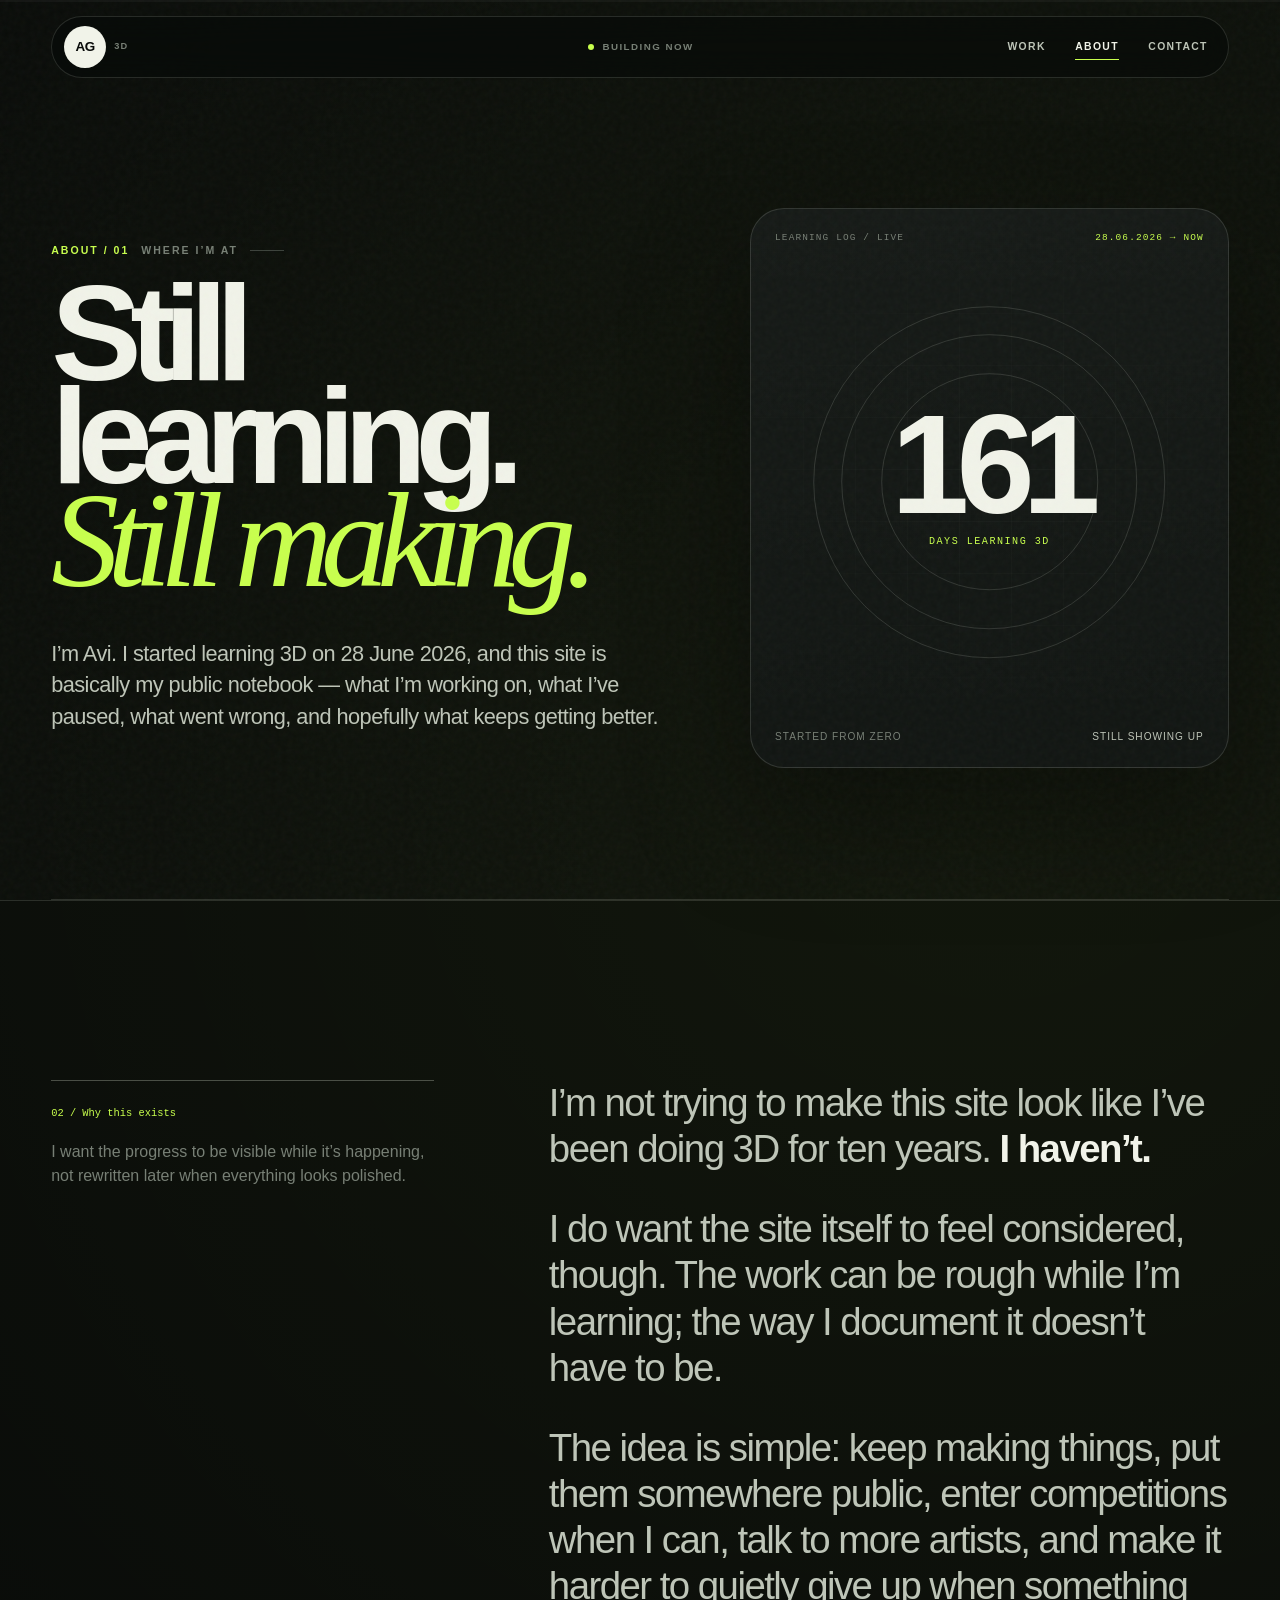
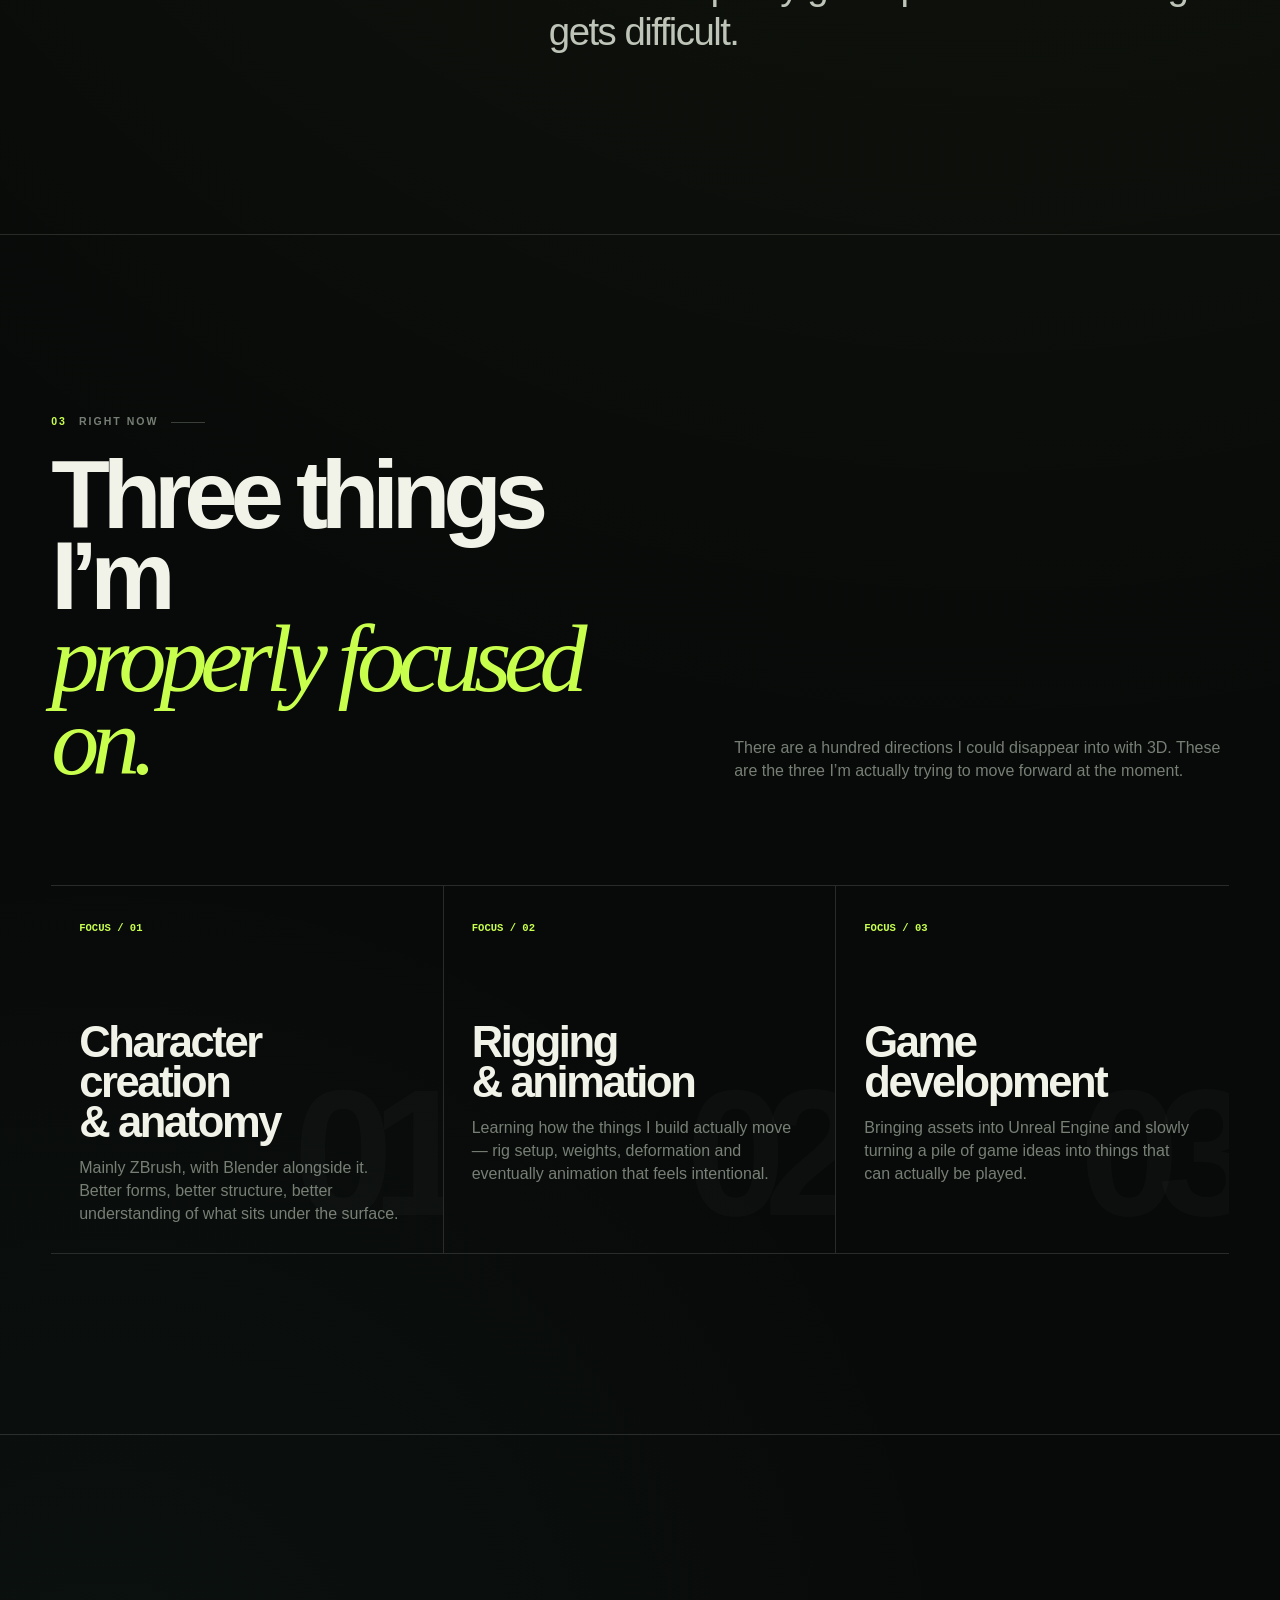
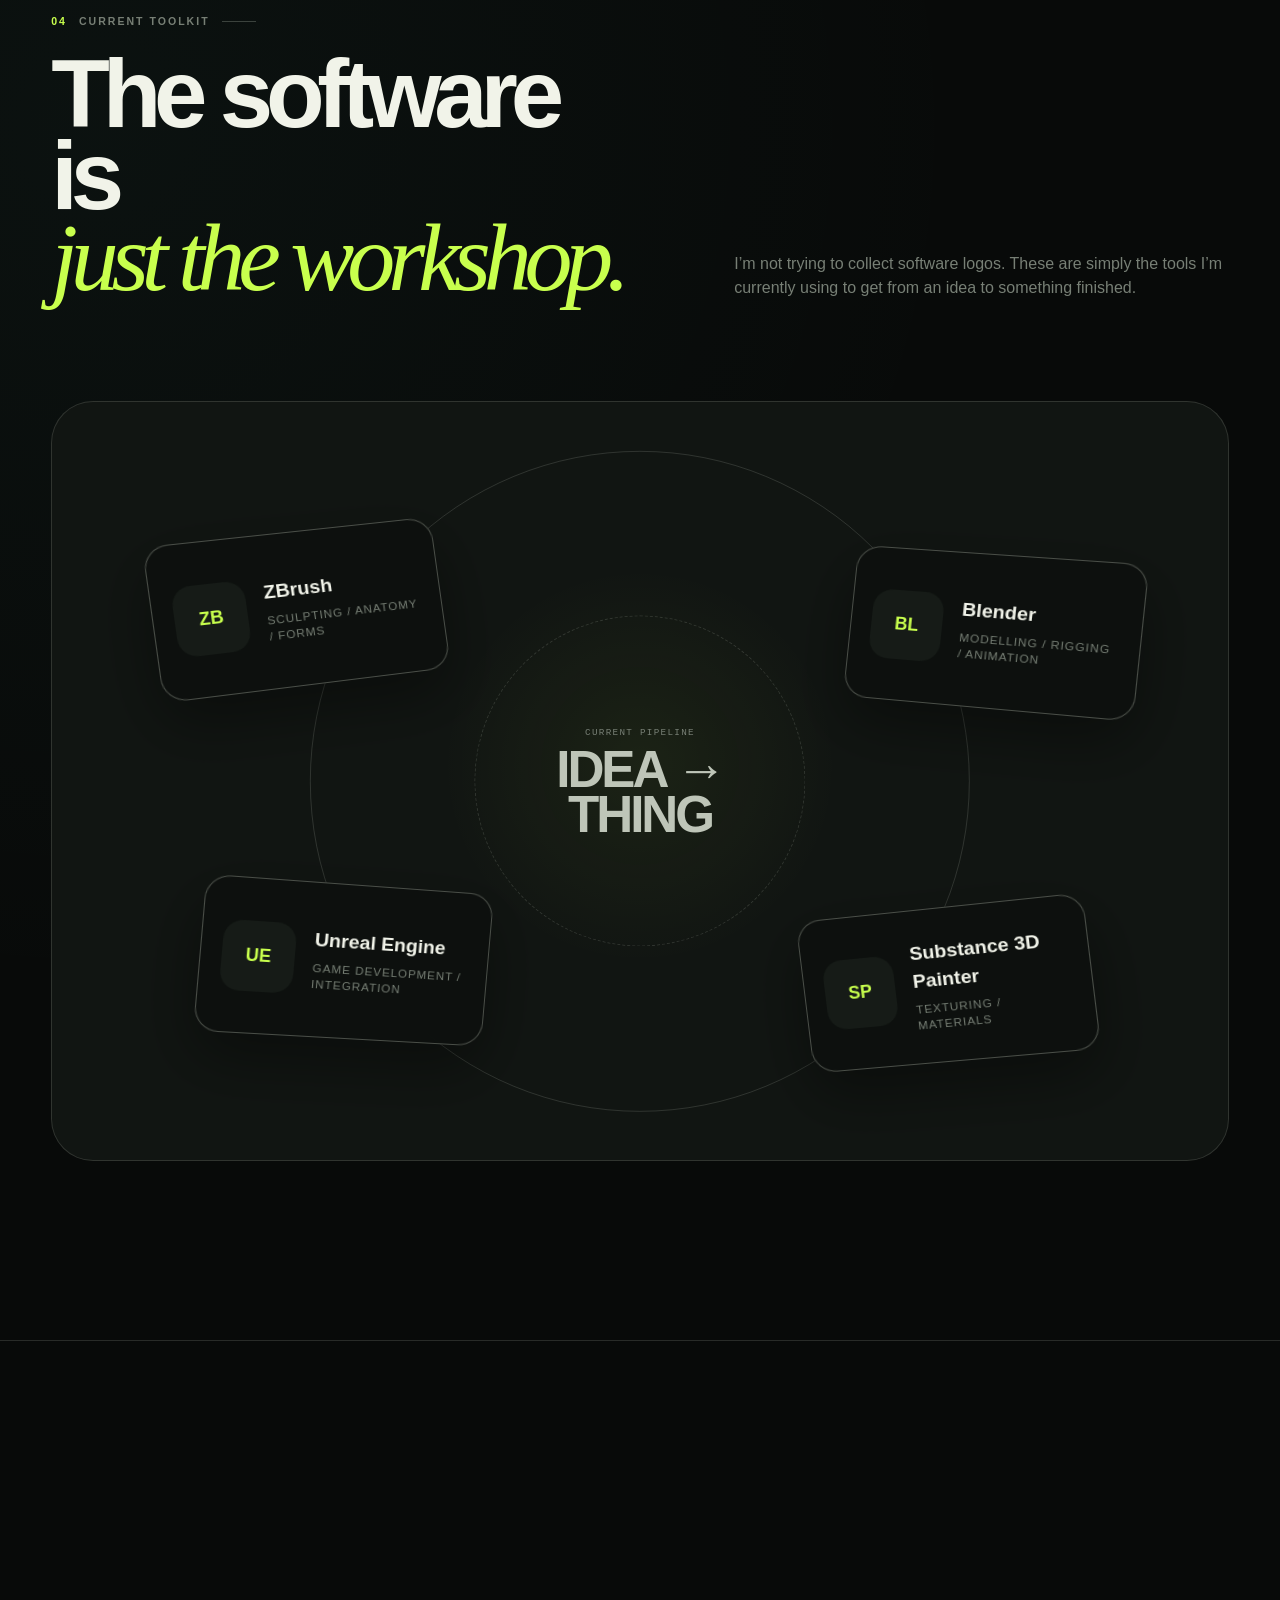
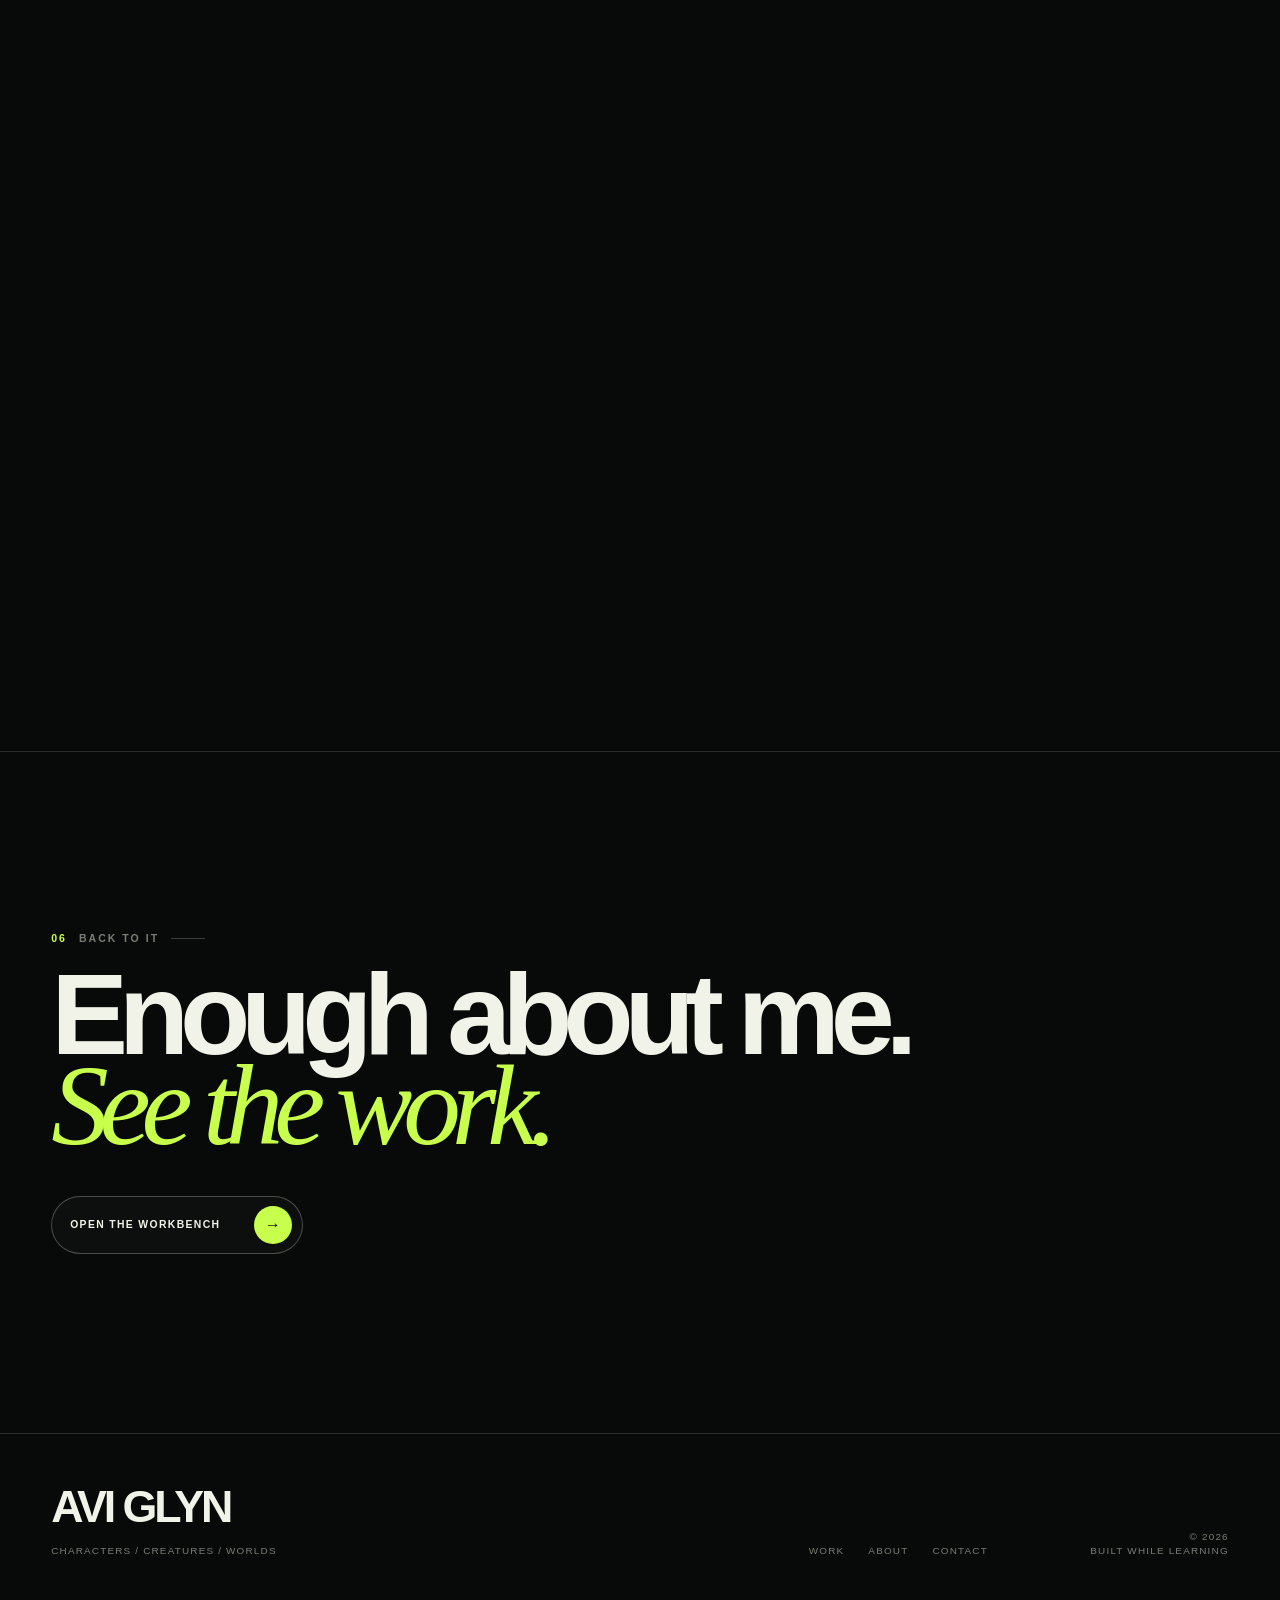
==== commit a54cfa4a: "Redesign About page to match homepage aesthetic" ====
--- a/about.html
+++ b/about.html
@@ -4,61 +4,121 @@
   <meta charset="UTF-8">
   <meta name="viewport" content="width=device-width, initial-scale=1.0">
   <meta name="theme-color" content="#080a09">
-  <meta name="description" content="About Avi Glyn—learning character creation, creature art, animation and game development in public.">
+  <meta name="description" content="About Avi Glyn — an aspiring 3D artist learning character creation, anatomy, rigging, animation and game development in public.">
   <title>About — Avi Glyn</title>
-  <link rel="stylesheet" href="style.css">
+  <link rel="stylesheet" href="/style.css?v=20260817-2">
+  <link rel="stylesheet" href="/inner.css?v=20260817-2">
 </head>
-<body data-page="about">
+<body class="inner-page" data-page="about">
   <a class="skip-link" href="#main">Skip to content</a>
   <div class="scroll-progress" aria-hidden="true"><span data-scroll-progress></span></div>
   <div class="cursor-aura" data-cursor-aura aria-hidden="true"></div>
+
   <header class="site-header" data-header>
     <a class="brand" href="index.html" aria-label="Avi Glyn home"><span>AG</span><small>3D</small></a>
     <div class="header-status"><i></i><span>Building now</span></div>
-    <nav class="site-nav" aria-label="Main navigation"><a href="index.html#work">Work</a><a class="is-current" href="about.html">About</a><a href="contact.html">Contact</a></nav>
+    <nav class="site-nav" aria-label="Main navigation">
+      <a href="index.html#work">Work</a>
+      <a class="is-current" href="about.html">About</a>
+      <a href="contact.html">Contact</a>
+    </nav>
   </header>
 
-  <main id="main" class="page-main">
-    <section class="page-hero section-shell">
-      <div class="page-title reveal"><p class="eyebrow"><span>About / 01</span> The honest version</p><h1>Not an expert.<br><em>Not standing still.</em></h1></div>
-      <div class="page-hero-bottom reveal">
-        <p>I’m Avi, and I started learning 3D on 28 June 2026. This is a public record of the gap between where I am and where I intend to go.</p>
-        <div class="mini-live"><i></i><strong data-counter="days">000</strong><span>days in<br>and counting</span></div>
+  <main id="main">
+    <section class="inner-hero section-shell">
+      <div class="inner-title reveal">
+        <p class="eyebrow"><span>About / 01</span> Where I’m at</p>
+        <h1>Still learning.<br><em>Still making.</em></h1>
+        <p class="inner-intro">I’m Avi. I started learning 3D on 28 June 2026, and this site is basically my public notebook — what I’m working on, what I’ve paused, what went wrong, and hopefully what keeps getting better.</p>
+      </div>
+
+      <div class="about-console reveal" aria-label="Live learning counter">
+        <div class="console-grid" aria-hidden="true"></div>
+        <div class="console-top"><span>Learning log / live</span><b>28.06.2026 → NOW</b></div>
+        <div class="day-display">
+          <div class="day-number"><strong data-counter="days">000</strong><span>days learning 3D</span></div>
+        </div>
+        <div class="console-bottom"><span>Started from zero</span><span>Still showing up</span></div>
       </div>
     </section>
 
-    <section class="beliefs section-shell reveal">
-      <p class="eyebrow"><span>02</span> What I believe</p>
-      <div class="belief-stack">
-        <article><span>01</span><h2>Form before noise.</h2><p>Anatomy, gesture and silhouette have to work before detail can rescue nothing.</p></article>
-        <article><span>02</span><h2>Finished beats hidden.</h2><p>Competition deadlines force decisions. A submitted piece teaches more than a perfect idea that never leaves the screen.</p></article>
-        <article><span>03</span><h2>Show the awkward bit.</h2><p>The work in progress matters. I want the improvement to be visible, not rewritten after the fact.</p></article>
+    <section class="inner-section section-shell">
+      <div class="about-story reveal">
+        <aside class="story-aside">
+          <span>02 / Why this exists</span>
+          <p>I want the progress to be visible while it’s happening, not rewritten later when everything looks polished.</p>
+        </aside>
+        <div class="story-copy">
+          <p>I’m not trying to make this site look like I’ve been doing 3D for ten years. <strong>I haven’t.</strong></p>
+          <p>I do want the site itself to feel considered, though. The work can be rough while I’m learning; the way I document it doesn’t have to be.</p>
+          <p>The idea is simple: keep making things, put them somewhere public, enter competitions when I can, talk to more artists, and make it harder to quietly give up when something gets difficult.</p>
+        </div>
       </div>
     </section>
 
-    <section class="focus-section section-shell">
-      <div class="section-heading reveal"><div><p class="eyebrow"><span>03</span> Current focus</p><h2>The skills feeding<br>the same goal.</h2></div><p>Build a character or creature from first form to finished, moving, game-ready result.</p></div>
-      <div class="focus-orbit reveal" data-focus-orbit>
-        <div class="focus-core"><span>THE</span><strong>WORK</strong><small>always central</small></div>
-        <article style="--i:0"><b>ZB</b><div><h3>ZBrush</h3><p>Sculpting / anatomy</p></div></article>
-        <article style="--i:1"><b>BL</b><div><h3>Blender</h3><p>Modelling / rigging</p></div></article>
-        <article style="--i:2"><b>SP</b><div><h3>Substance 3D</h3><p>Texture / material</p></div></article>
-        <article style="--i:3"><b>HO</b><div><h3>Houdini</h3><p>Procedural systems</p></div></article>
+    <section class="inner-section section-shell">
+      <div class="inner-heading reveal">
+        <div>
+          <p class="eyebrow"><span>03</span> Right now</p>
+          <h2>Three things I’m<br><em>properly focused on.</em></h2>
+        </div>
+        <p>There are a hundred directions I could disappear into with 3D. These are the three I’m actually trying to move forward at the moment.</p>
+      </div>
+
+      <div class="focus-board reveal">
+        <article class="focus-card" data-code="01"><b>FOCUS / 01</b><h3>Character creation<br>& anatomy</h3><p>Mainly ZBrush, with Blender alongside it. Better forms, better structure, better understanding of what sits under the surface.</p></article>
+        <article class="focus-card" data-code="02"><b>FOCUS / 02</b><h3>Rigging<br>& animation</h3><p>Learning how the things I build actually move — rig setup, weights, deformation and eventually animation that feels intentional.</p></article>
+        <article class="focus-card" data-code="03"><b>FOCUS / 03</b><h3>Game<br>development</h3><p>Bringing assets into Unreal Engine and slowly turning a pile of game ideas into things that can actually be played.</p></article>
       </div>
     </section>
 
-    <section class="timeline section-shell reveal">
-      <p class="eyebrow"><span>04</span> Direction of travel</p>
-      <div class="timeline-row"><time>Now</time><i></i><div><h3>Build the fundamentals</h3><p>Daily ZBrush and Blender practice. Anatomy, form, retopology, rigging and presentation.</p></div></div>
-      <div class="timeline-row"><time>Monthly</time><i></i><div><h3>Make the deadline real</h3><p>One competition day per week, producing one complete response to each Rookies brief.</p></div></div>
-      <div class="timeline-row"><time>Next</time><i></i><div><h3>Turn studies into case studies</h3><p>Replace placeholders with finished art, process breakdowns, decisions and what I would change.</p></div></div>
-      <div class="timeline-row"><time>Long term</time><i></i><div><h3>Build characters that belong in worlds</h3><p>Creature and character work strong enough for production, while developing Save the Date as a playable world.</p></div></div>
+    <section class="inner-section section-shell">
+      <div class="inner-heading reveal">
+        <div>
+          <p class="eyebrow"><span>04</span> Current toolkit</p>
+          <h2>The software is<br><em>just the workshop.</em></h2>
+        </div>
+        <p>I’m not trying to collect software logos. These are simply the tools I’m currently using to get from an idea to something finished.</p>
+      </div>
+
+      <div class="tool-lab reveal" aria-label="Software currently being learned">
+        <article class="tool-card-3d"><b>ZB</b><div><h3>ZBrush</h3><p>Sculpting / anatomy / forms</p></div></article>
+        <article class="tool-card-3d"><b>BL</b><div><h3>Blender</h3><p>Modelling / rigging / animation</p></div></article>
+        <article class="tool-card-3d"><b>UE</b><div><h3>Unreal Engine</h3><p>Game development / integration</p></div></article>
+        <article class="tool-card-3d"><b>SP</b><div><h3>Substance 3D Painter</h3><p>Texturing / materials</p></div></article>
+        <div class="tool-lab-label"><span>Current pipeline</span><strong>IDEA →<br>THING</strong></div>
+      </div>
     </section>
 
-    <section class="page-cta section-shell reveal"><p class="eyebrow"><span>05</span> Continue</p><h2>Enough talking.<br><em>See the workbench.</em></h2><a class="action-button magnetic" href="index.html#work"><span>View current work</span><b aria-hidden="true">→</b></a></section>
+    <section class="inner-section section-shell">
+      <div class="inner-heading reveal">
+        <div>
+          <p class="eyebrow"><span>05</span> Accountability</p>
+          <h2>Put the work<br><em>somewhere public.</em></h2>
+        </div>
+        <p>I want competitions and community posting to become part of the routine, not something I only do when I think a piece is already perfect.</p>
+      </div>
+
+      <div class="accountability-grid reveal">
+        <article><b>MONTHLY / 01</b><h3>Competitions</h3><p>One dedicated competition day each week, building toward full monthly submissions instead of rushed last-minute entries.</p></article>
+        <article><b>COMMUNITY / 02</b><h3>ZBrushCentral</h3><p>Post more often, show process, ask questions and get comfortable sharing work before it feels “ready.”</p></article>
+        <article><b>PUBLIC / 03</b><h3>This site</h3><p>Keep the projects, pauses, experiments and improvements visible. The archive should become part of the story.</p></article>
+      </div>
+    </section>
+
+    <section class="inner-cta section-shell reveal">
+      <p class="eyebrow"><span>06</span> Back to it</p>
+      <h2>Enough about me.<br><em>See the work.</em></h2>
+      <a class="action-button magnetic" href="index.html#work"><span>Open the workbench</span><b aria-hidden="true">→</b></a>
+    </section>
   </main>
 
-  <footer class="site-footer section-shell"><div><a class="footer-brand" href="index.html">AVI GLYN</a><p>Characters / Creatures / Worlds</p></div><div class="footer-links"><a href="index.html#work">Work</a><a href="about.html">About</a><a href="contact.html">Contact</a></div><p class="footer-meta">© <span id="year"></span><br>Built while learning</p></footer>
-  <script src="main.js"></script>
+  <footer class="site-footer section-shell">
+    <div><a class="footer-brand" href="index.html">AVI GLYN</a><p>Characters / Creatures / Worlds</p></div>
+    <div class="footer-links"><a href="index.html#work">Work</a><a href="about.html">About</a><a href="contact.html">Contact</a></div>
+    <p class="footer-meta">© <span id="year"></span><br>Built while learning</p>
+  </footer>
+
+  <script src="/main.js?v=20260817-2"></script>
 </body>
 </html>
--- a/inner.css
+++ b/inner.css
@@ -0,0 +1,408 @@
+/* About + Contact only. Home intentionally does not load this file. */
+
+.inner-page {
+  background:
+    radial-gradient(circle at 78% 12%, rgba(200,255,77,.055), transparent 28%),
+    radial-gradient(circle at 8% 52%, rgba(101,229,209,.035), transparent 25%),
+    var(--bg);
+}
+
+.inner-page main { overflow: hidden; }
+
+.inner-hero {
+  position: relative;
+  min-height: 100svh;
+  display: grid;
+  grid-template-columns: 1.12fr .88fr;
+  gap: clamp(35px,7vw,120px);
+  align-items: center;
+  padding-top: 145px;
+  padding-bottom: 70px;
+}
+
+.inner-hero::after {
+  content: "";
+  position: absolute;
+  left: var(--pad);
+  right: var(--pad);
+  bottom: 0;
+  height: 1px;
+  background: var(--line);
+}
+
+.inner-title h1 {
+  margin: 0;
+  max-width: 1050px;
+  font-size: clamp(5rem,10.6vw,11.2rem);
+  line-height: .76;
+  letter-spacing: -.085em;
+  font-weight: 730;
+}
+
+.inner-title h1 em { color: var(--acid); }
+
+.inner-intro {
+  max-width: 680px;
+  margin: 45px 0 0;
+  color: var(--soft);
+  font-size: clamp(1.05rem,1.7vw,1.55rem);
+  letter-spacing: -.025em;
+}
+
+.about-console,
+.contact-console {
+  position: relative;
+  min-height: 560px;
+  border: 1px solid var(--line);
+  border-radius: 34px;
+  overflow: hidden;
+  background:
+    linear-gradient(rgba(255,255,255,.018),rgba(255,255,255,.005)),
+    var(--panel);
+  box-shadow: 0 45px 120px rgba(0,0,0,.34);
+}
+
+.console-grid {
+  position: absolute;
+  inset: 0;
+  opacity: .22;
+  background-image:
+    linear-gradient(var(--line) 1px, transparent 1px),
+    linear-gradient(90deg,var(--line) 1px,transparent 1px);
+  background-size: 52px 52px;
+  mask-image: radial-gradient(circle at center, black, transparent 78%);
+}
+
+.console-top {
+  position: absolute;
+  z-index: 5;
+  top: 22px;
+  left: 24px;
+  right: 24px;
+  display: flex;
+  justify-content: space-between;
+  gap: 20px;
+  color: var(--muted);
+  font-family: monospace;
+  font-size: .59rem;
+  text-transform: uppercase;
+  letter-spacing: .12em;
+}
+
+.console-top b { color: var(--acid); font-weight: 500; }
+
+.day-display {
+  position: absolute;
+  z-index: 3;
+  left: 50%;
+  top: 49%;
+  width: 62%;
+  aspect-ratio: 1;
+  display: grid;
+  place-items: center;
+  border: 1px solid var(--line);
+  border-radius: 50%;
+  transform: translate(-50%,-50%);
+}
+
+.day-display::before,
+.day-display::after {
+  content: "";
+  position: absolute;
+  border: 1px solid var(--line);
+  border-radius: 50%;
+  animation: orbitPulse 5s ease-in-out infinite;
+}
+
+.day-display::before { inset: 13%; }
+.day-display::after { inset: -10%; animation-delay: -2s; }
+
+.day-number { text-align: center; }
+.day-number strong {
+  display: block;
+  color: var(--text);
+  font-size: clamp(6rem,11vw,11rem);
+  line-height: .72;
+  letter-spacing: -.09em;
+  font-weight: 760;
+  font-variant-numeric: tabular-nums;
+}
+.day-number span {
+  display: block;
+  margin-top: 20px;
+  color: var(--acid);
+  font-family: monospace;
+  font-size: .63rem;
+  text-transform: uppercase;
+  letter-spacing: .15em;
+}
+
+.console-bottom {
+  position: absolute;
+  z-index: 5;
+  left: 24px;
+  right: 24px;
+  bottom: 22px;
+  display: flex;
+  justify-content: space-between;
+  gap: 20px;
+  color: var(--muted);
+  font-size: .63rem;
+  text-transform: uppercase;
+  letter-spacing: .1em;
+}
+.console-bottom span:last-child { color: var(--soft); }
+
+.inner-section {
+  padding-top: clamp(105px,14vw,210px);
+  padding-bottom: clamp(105px,14vw,210px);
+  border-top: 1px solid var(--line);
+}
+
+.inner-heading {
+  display: grid;
+  grid-template-columns: 1.08fr .92fr;
+  gap: 8vw;
+  align-items: end;
+  margin-bottom: clamp(60px,8vw,120px);
+}
+
+.inner-heading h2 {
+  margin: 0;
+  max-width: 950px;
+  font-size: clamp(3.5rem,7.5vw,8.2rem);
+  line-height: .85;
+  letter-spacing: -.075em;
+  font-weight: 670;
+}
+.inner-heading h2 em { color: var(--acid); }
+.inner-heading > p { max-width: 520px; margin: 0; color: var(--muted); font-size: 1rem; }
+
+/* About */
+.about-story {
+  display: grid;
+  grid-template-columns: .72fr 1.28fr;
+  gap: 9vw;
+  align-items: start;
+}
+
+.story-aside {
+  position: sticky;
+  top: 120px;
+  padding-top: 18px;
+  border-top: 1px solid var(--line-strong);
+}
+.story-aside span { color: var(--acid); font-family: monospace; font-size: .65rem; }
+.story-aside p { margin: 18px 0 0; color: var(--muted); }
+.story-copy p {
+  margin: 0 0 34px;
+  color: var(--soft);
+  font-size: clamp(1.55rem,3vw,3rem);
+  line-height: 1.2;
+  letter-spacing: -.04em;
+}
+.story-copy p:last-child { margin-bottom: 0; }
+.story-copy strong { color: var(--text); font-weight: 560; }
+
+.focus-board {
+  display: grid;
+  grid-template-columns: repeat(3,1fr);
+  border-top: 1px solid var(--line);
+  border-bottom: 1px solid var(--line);
+}
+.focus-card {
+  position: relative;
+  min-height: 360px;
+  padding: 28px;
+  border-right: 1px solid var(--line);
+  overflow: hidden;
+  transition: background .35s ease, transform .45s var(--ease);
+}
+.focus-card:last-child { border-right: 0; }
+.focus-card:hover { background: rgba(200,255,77,.035); transform: translateY(-8px); }
+.focus-card > b { color: var(--acid); font-family: monospace; font-size: .66rem; }
+.focus-card h3 { margin: 85px 0 14px; font-size: clamp(2rem,3.4vw,3.8rem); line-height: .92; letter-spacing: -.055em; font-weight: 600; }
+.focus-card p { max-width: 330px; margin: 0; color: var(--muted); }
+.focus-card::after {
+  content: attr(data-code);
+  position: absolute;
+  right: -7px;
+  bottom: -30px;
+  color: rgba(255,255,255,.025);
+  font-size: clamp(7rem,14vw,15rem);
+  font-weight: 850;
+  letter-spacing: -.12em;
+}
+
+.tool-lab {
+  position: relative;
+  min-height: 760px;
+  border: 1px solid var(--line);
+  border-radius: 42px;
+  overflow: hidden;
+  background: radial-gradient(circle at 50% 48%, rgba(200,255,77,.06), transparent 28%), var(--panel);
+  perspective: 1200px;
+}
+.tool-lab::before,
+.tool-lab::after {
+  content: "";
+  position: absolute;
+  left: 50%;
+  top: 50%;
+  border: 1px solid var(--line);
+  border-radius: 50%;
+  transform: translate(-50%,-50%);
+}
+.tool-lab::before { width: 56%; aspect-ratio: 1; }
+.tool-lab::after { width: 28%; aspect-ratio: 1; border-style: dashed; animation: rotate 24s linear infinite; }
+
+.tool-card-3d {
+  position: absolute;
+  z-index: 3;
+  width: clamp(220px,22vw,330px);
+  min-height: 155px;
+  padding: 20px;
+  display: flex;
+  align-items: center;
+  gap: 18px;
+  border: 1px solid var(--line-strong);
+  border-radius: 24px;
+  background: rgba(13,16,14,.9);
+  backdrop-filter: blur(15px);
+  box-shadow: 0 24px 60px rgba(0,0,0,.38);
+  transition: transform .5s var(--ease), border-color .3s ease;
+}
+.tool-card-3d:hover { border-color: var(--acid); z-index: 6; }
+.tool-card-3d b {
+  flex: 0 0 auto;
+  display: grid;
+  place-items: center;
+  width: 70px;
+  height: 70px;
+  border-radius: 19px;
+  background: var(--panel-bright);
+  color: var(--acid);
+  font-size: 1.1rem;
+}
+.tool-card-3d h3 { margin: 0 0 6px; font-size: 1.2rem; }
+.tool-card-3d p { margin: 0; color: var(--muted); font-size: .72rem; text-transform: uppercase; letter-spacing: .08em; }
+.tool-card-3d:nth-child(1) { left: 9%; top: 17%; transform: rotate(-8deg) rotateY(8deg); }
+.tool-card-3d:nth-child(2) { right: 8%; top: 20%; transform: rotate(6deg) rotateY(-10deg); }
+.tool-card-3d:nth-child(3) { left: 13%; bottom: 16%; transform: rotate(5deg) rotateY(8deg); }
+.tool-card-3d:nth-child(4) { right: 12%; bottom: 13%; transform: rotate(-7deg) rotateY(-8deg); }
+.tool-card-3d:nth-child(1):hover { transform: rotate(-3deg) translateY(-8px) scale(1.035); }
+.tool-card-3d:nth-child(2):hover { transform: rotate(2deg) translateY(-8px) scale(1.035); }
+.tool-card-3d:nth-child(3):hover { transform: rotate(2deg) translateY(-8px) scale(1.035); }
+.tool-card-3d:nth-child(4):hover { transform: rotate(-2deg) translateY(-8px) scale(1.035); }
+.tool-lab-label { position: absolute; left: 50%; top: 50%; transform: translate(-50%,-50%); text-align: center; }
+.tool-lab-label span { display: block; color: var(--muted); font-family: monospace; font-size: .58rem; text-transform: uppercase; letter-spacing: .14em; }
+.tool-lab-label strong { display: block; margin-top: 7px; color: var(--soft); font-size: clamp(2rem,4vw,4rem); line-height: .88; letter-spacing: -.06em; }
+
+.accountability-grid {
+  display: grid;
+  grid-template-columns: repeat(3,1fr);
+  gap: 1px;
+  background: var(--line);
+  border: 1px solid var(--line);
+}
+.accountability-grid article { min-height: 250px; padding: 28px; background: var(--bg); }
+.accountability-grid b { color: var(--acid); font-family: monospace; font-size: .63rem; }
+.accountability-grid h3 { margin: 70px 0 10px; font-size: clamp(1.6rem,2.6vw,2.7rem); line-height: .95; letter-spacing: -.045em; }
+.accountability-grid p { margin: 0; color: var(--muted); }
+
+/* Contact */
+.contact-console { display: grid; place-items: center; }
+.signal-core { position: relative; width: min(68%,410px); aspect-ratio: 1; display: grid; place-items: center; }
+.signal-core i { position: absolute; border: 1px solid var(--line-strong); border-radius: 50%; animation: signal 3.6s ease-out infinite; }
+.signal-core i:nth-child(1) { inset: 43%; }
+.signal-core i:nth-child(2) { inset: 27%; animation-delay: .75s; }
+.signal-core i:nth-child(3) { inset: 10%; animation-delay: 1.5s; }
+.signal-core b { width: 18px; height: 18px; border-radius: 50%; background: var(--acid); box-shadow: 0 0 45px var(--acid); animation: breathe 2s ease-in-out infinite; }
+
+.contact-grid {
+  display: grid;
+  grid-template-columns: .7fr 1.3fr;
+  gap: 8vw;
+  align-items: start;
+}
+.contact-sidebar { position: sticky; top: 120px; }
+.contact-sidebar h2 { margin: 0 0 25px; font-size: clamp(2.8rem,5vw,5.6rem); line-height: .9; letter-spacing: -.06em; }
+.contact-sidebar > p { max-width: 470px; color: var(--muted); font-size: 1rem; }
+.contact-tags { display: flex; flex-wrap: wrap; gap: 8px; margin-top: 38px; }
+.contact-tags span { padding: 9px 12px; border: 1px solid var(--line); border-radius: 999px; color: var(--soft); font-size: .62rem; text-transform: uppercase; letter-spacing: .1em; }
+
+.contact-panel {
+  padding: clamp(25px,4vw,52px);
+  border: 1px solid var(--line);
+  border-radius: 30px;
+  background: linear-gradient(145deg,rgba(255,255,255,.025),transparent 45%),var(--panel);
+}
+.contact-panel .contact-form { border-top: 0; }
+.contact-panel .field:first-child { border-top: 1px solid var(--line-strong); }
+.contact-panel .field { padding: 30px 0; }
+.contact-panel .field input,
+.contact-panel .field textarea { font-size: clamp(1.4rem,2.3vw,2.4rem); }
+.contact-panel .form-footer { padding-top: 34px; }
+
+.form-kicker { display: flex; justify-content: space-between; gap: 20px; margin-bottom: 35px; color: var(--muted); font-family: monospace; font-size: .6rem; text-transform: uppercase; letter-spacing: .1em; }
+.form-kicker span:last-child { color: var(--acid); }
+
+.social-dock {
+  display: grid;
+  grid-template-columns: repeat(3,1fr);
+  margin-top: 1px;
+  border-top: 1px solid var(--line);
+  border-bottom: 1px solid var(--line);
+}
+.social-dock a,
+.social-dock div {
+  position: relative;
+  min-height: 170px;
+  padding: 24px;
+  border-right: 1px solid var(--line);
+  overflow: hidden;
+}
+.social-dock > *:last-child { border-right: 0; }
+.social-dock small { display: block; color: var(--acid); font-family: monospace; font-size: .57rem; text-transform: uppercase; letter-spacing: .11em; }
+.social-dock strong { position: absolute; left: 24px; bottom: 22px; font-size: clamp(1.5rem,2.7vw,2.8rem); letter-spacing: -.045em; }
+.social-dock em { position: absolute; right: 20px; top: 20px; color: var(--muted); font-family: monospace; font-size: .6rem; }
+
+.inner-cta {
+  padding-top: clamp(110px,14vw,210px);
+  padding-bottom: clamp(110px,14vw,210px);
+  border-top: 1px solid var(--line);
+}
+.inner-cta h2 { margin: 0 0 45px; font-size: clamp(4rem,9vw,10rem); line-height: .78; letter-spacing: -.08em; }
+.inner-cta h2 em { color: var(--acid); }
+
+@media (max-width: 1000px) {
+  .inner-hero { grid-template-columns: 1fr; padding-top: 160px; }
+  .about-console,.contact-console { min-height: 520px; }
+  .about-story,.contact-grid { grid-template-columns: 1fr; }
+  .story-aside,.contact-sidebar { position: relative; top: auto; }
+  .focus-board { grid-template-columns: 1fr; }
+  .focus-card { min-height: 270px; border-right: 0; border-bottom: 1px solid var(--line); }
+  .focus-card:last-child { border-bottom: 0; }
+  .tool-lab { min-height: 660px; }
+  .accountability-grid { grid-template-columns: 1fr; }
+  .social-dock { grid-template-columns: 1fr; }
+  .social-dock > * { border-right: 0; border-bottom: 1px solid var(--line); }
+  .social-dock > *:last-child { border-bottom: 0; }
+}
+
+@media (max-width: 700px) {
+  .inner-hero { min-height: auto; padding-top: 145px; padding-bottom: 80px; }
+  .inner-title h1 { font-size: clamp(4.5rem,23vw,8rem); }
+  .inner-heading { grid-template-columns: 1fr; gap: 28px; }
+  .inner-heading h2 { font-size: clamp(3.3rem,16vw,6rem); }
+  .about-console,.contact-console { min-height: 430px; border-radius: 26px; }
+  .day-display { width: 72%; }
+  .day-number strong { font-size: clamp(6rem,27vw,9rem); }
+  .story-copy p { font-size: clamp(1.45rem,7.5vw,2.35rem); }
+  .tool-lab { min-height: auto; padding: 30px 14px; border-radius: 26px; }
+  .tool-lab::before,.tool-lab::after,.tool-lab-label { display: none; }
+  .tool-card-3d { position: relative; left: auto !important; right: auto !important; top: auto !important; bottom: auto !important; width: 100%; min-height: 120px; margin-bottom: 12px; transform: none !important; }
+  .tool-card-3d:last-of-type { margin-bottom: 0; }
+  .contact-panel { padding: 24px 18px; border-radius: 24px; }
+  .form-kicker { flex-direction: column; gap: 5px; }
+}
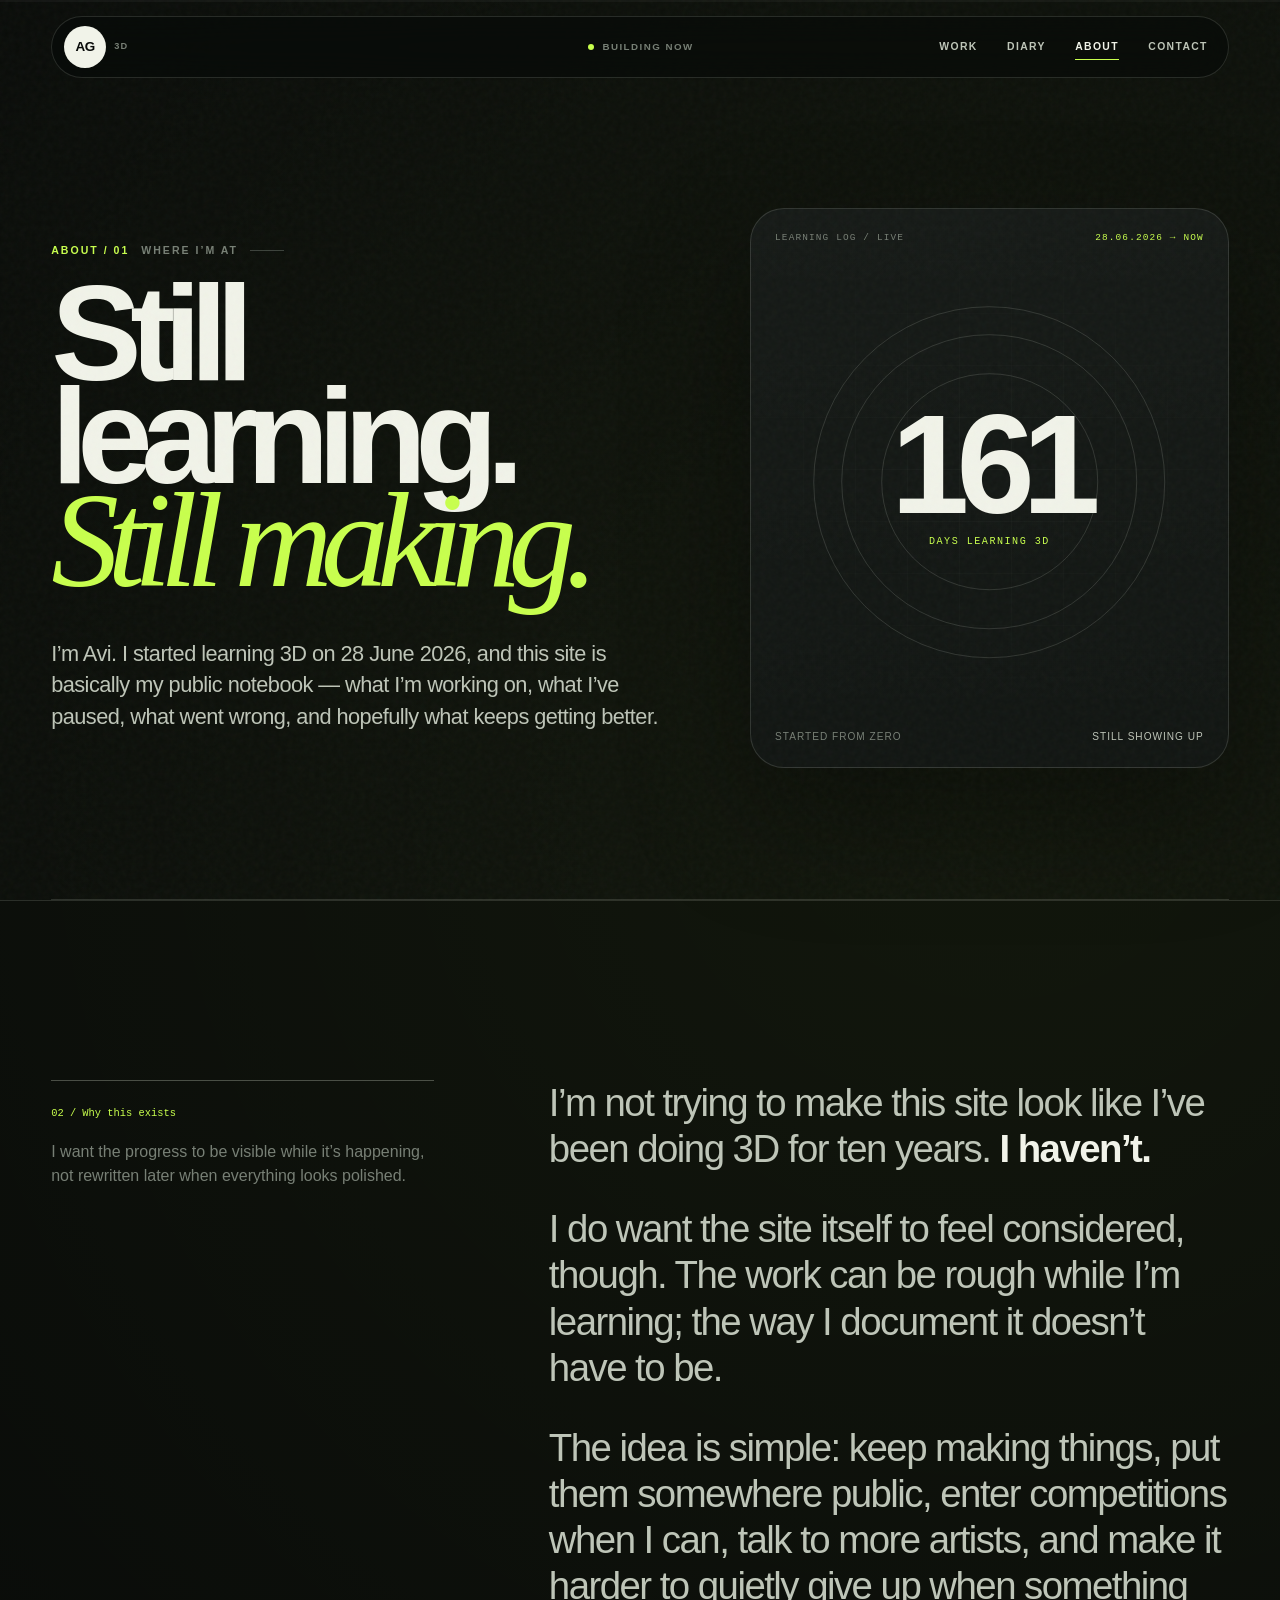
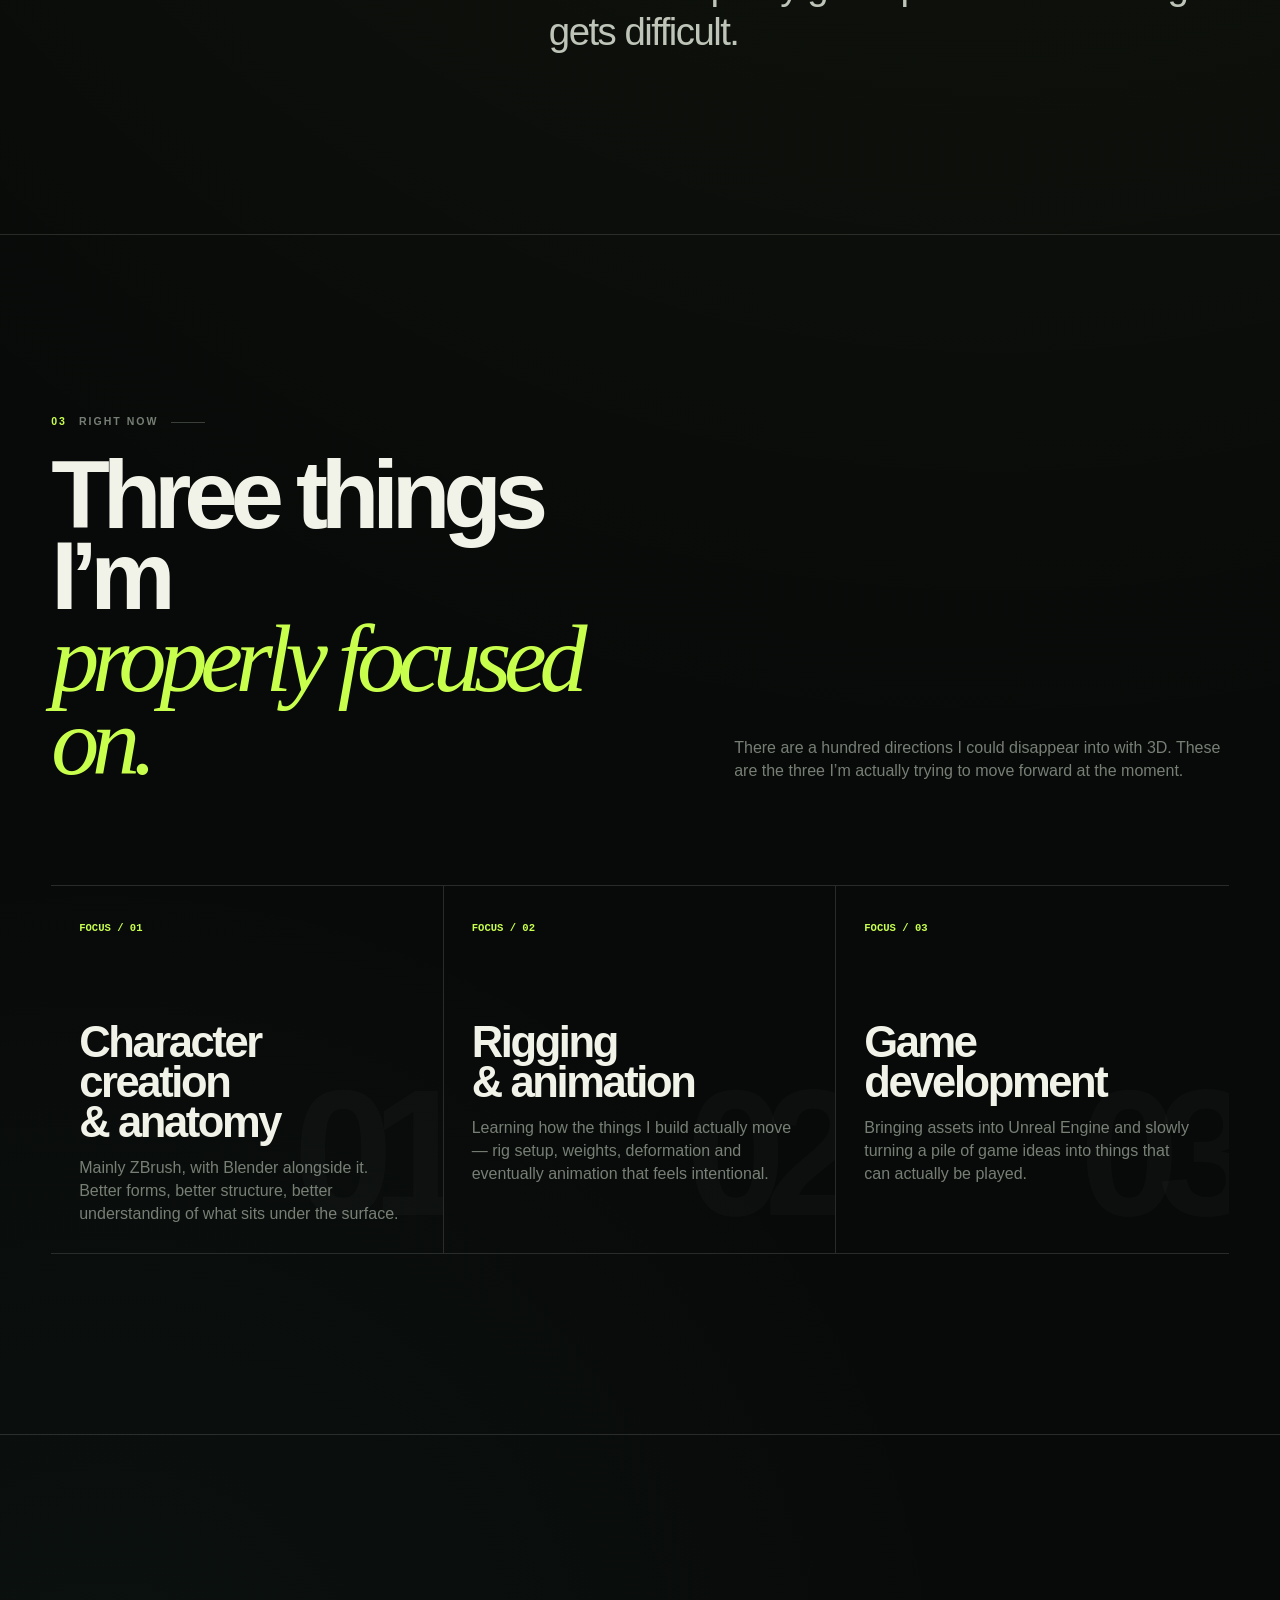
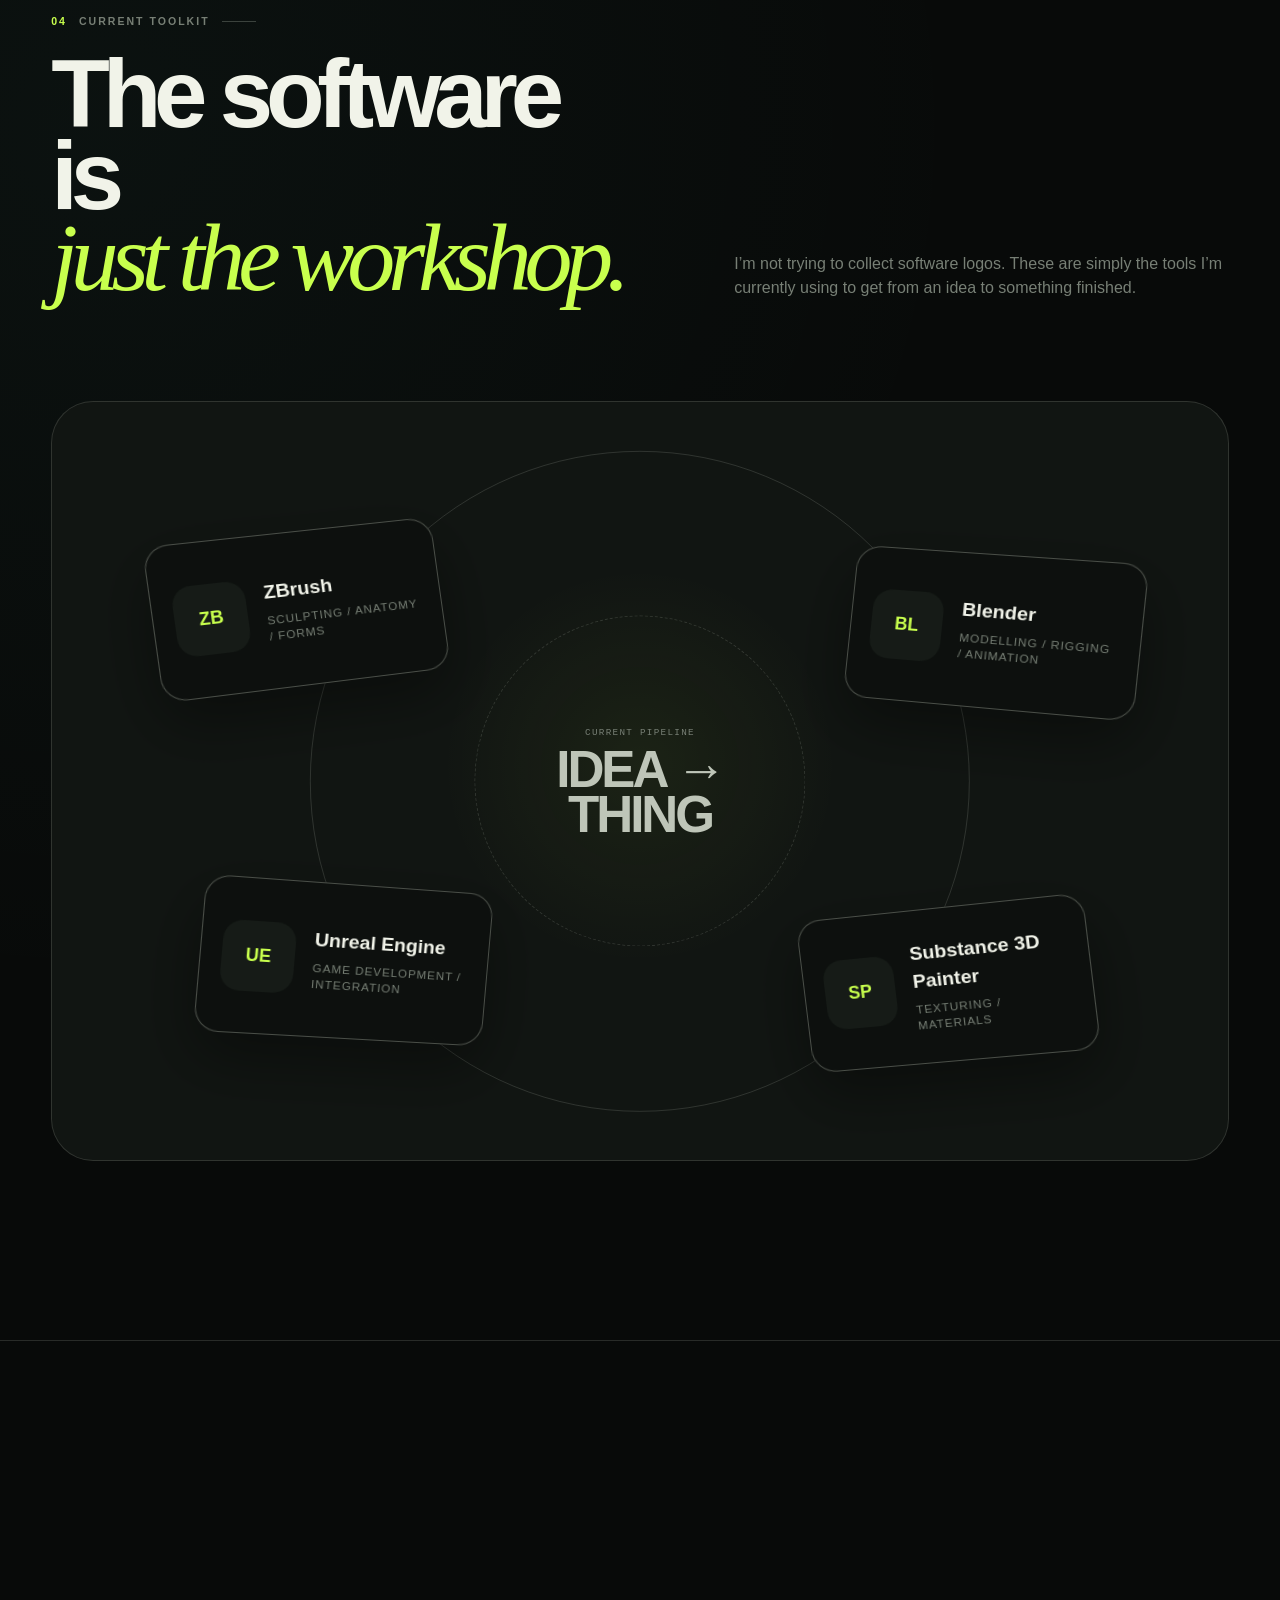
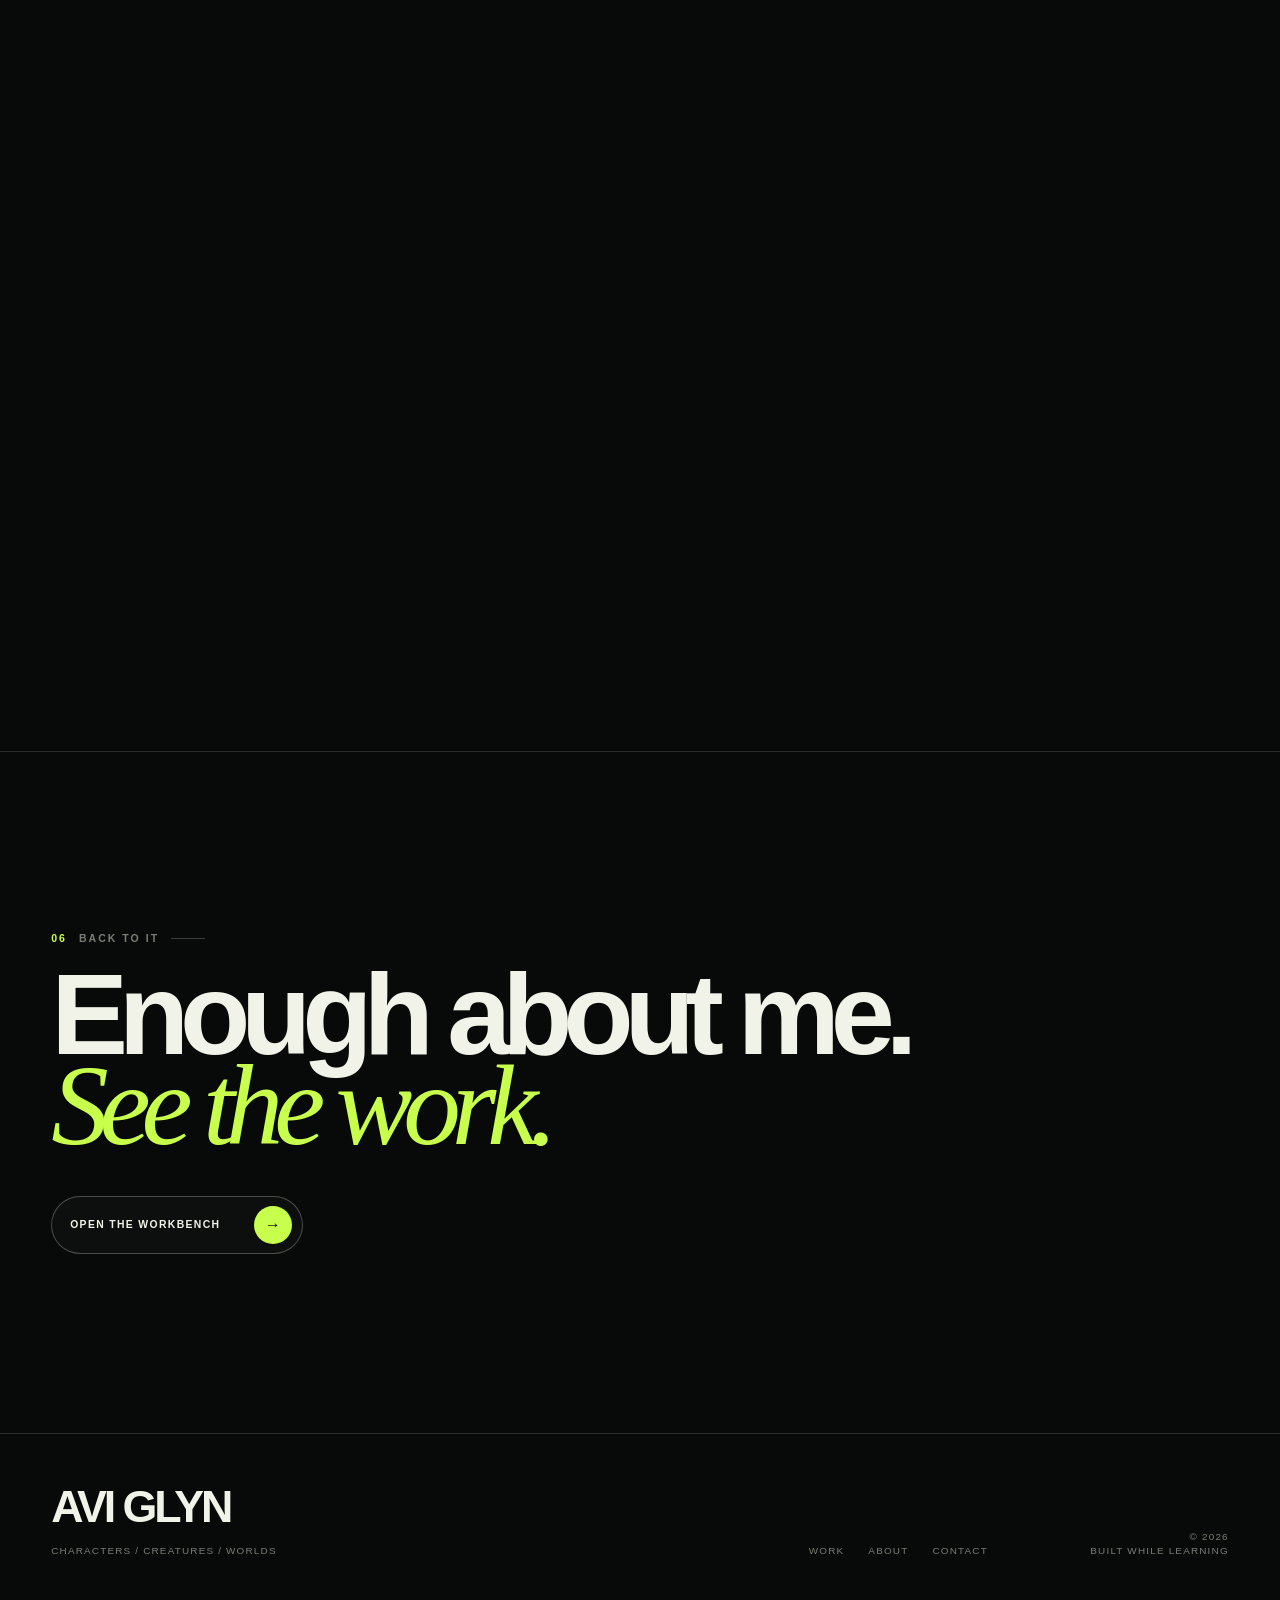
==== commit 368604f8: "Add Diary to About navigation" ====
--- a/about.html
+++ b/about.html
@@ -19,6 +19,7 @@
     <div class="header-status"><i></i><span>Building now</span></div>
     <nav class="site-nav" aria-label="Main navigation">
       <a href="index.html#work">Work</a>
+      <a href="diary.html">Diary</a>
       <a class="is-current" href="about.html">About</a>
       <a href="contact.html">Contact</a>
     </nav>
